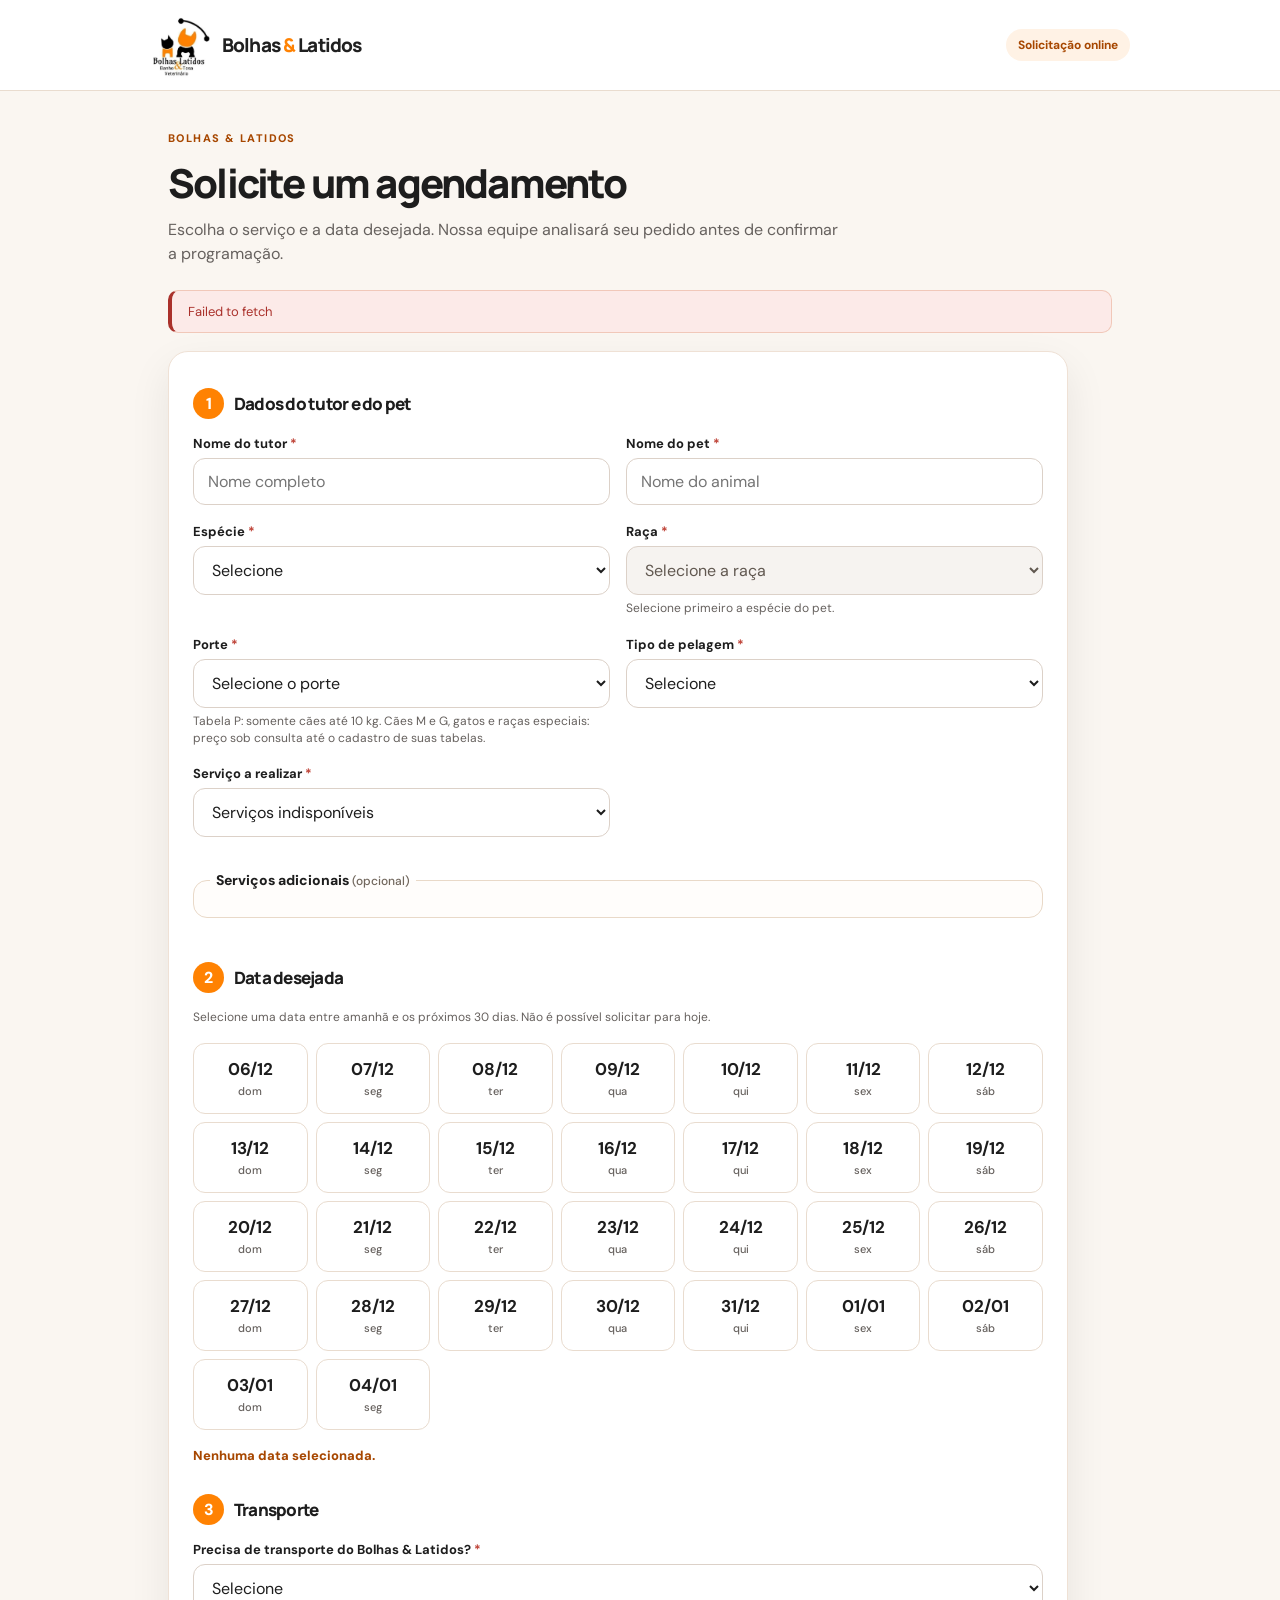
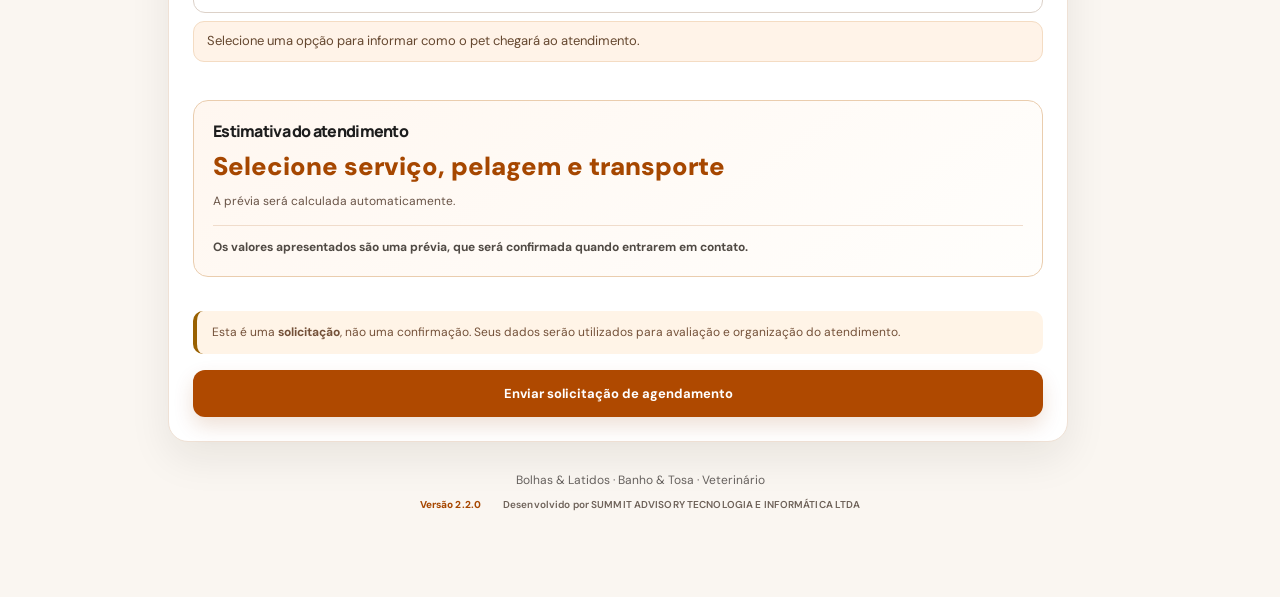
==== agendamento.html @ fb713c3c "feat(admin): V2.2 painel de produção estimada, ranking profissional, mix serviços e snapshot finance" ====
<!doctype html>
<html lang="pt-BR">
<head>
  <meta charset="utf-8">
  <meta name="viewport" content="width=device-width, initial-scale=1">
  <meta name="theme-color" content="#FF8202">
  <meta name="description" content="Solicite um agendamento no Bolhas & Latidos. Sujeito à análise da equipe.">
  <title>Solicitar agendamento | Bolhas & Latidos</title>
  <link rel="icon" href="./assets/logo.webp" type="image/webp">
  <link rel="stylesheet" href="./styles.css">
  <link rel="stylesheet" href="./agendamento.css">
  <link rel="stylesheet" href="./visual-v2.css?v=2">
  <link rel="stylesheet" href="./visual-v3.css?v=180">
  <link rel="stylesheet" href="./farol-v19.css?v=190">
  <link rel="stylesheet" href="./especie-v20.css?v=200">
  <link rel="stylesheet" href="./comercial-v21.css?v=210">
</head>
<body class="agendamento-publico">
  <header class="public-topbar">
    <div class="brand">
      <img class="brand-logo" src="./assets/logo.webp" alt="Logo Bolhas & Latidos" onerror="this.hidden=true">
      <span class="brand-fallback">Bolhas <em>&</em> Latidos</span>
    </div>
    <span class="public-tag">Solicitação online</span>
  </header>
  <main class="public-main">
    <div class="public-intro">
      <span class="eyebrow">BOLHAS & LATIDOS</span>
      <h1>Solicite um agendamento</h1>
      <p>Escolha o serviço e a data desejada. Nossa equipe analisará seu pedido antes de confirmar a programação.</p>
    </div>
    <div id="publicError" class="public-alert" role="alert" hidden></div>
    <section class="panel public-card" id="requestCard">
      <form id="bookingForm">
        <div class="public-section-title"><span>1</span><h2>Dados do tutor e do pet</h2></div>
        <div class="two-col">
          <div class="field"><label for="tutorNome">Nome do tutor <b>*</b></label><input id="tutorNome" maxlength="120" minlength="2" autocomplete="name" placeholder="Nome completo" required></div>
          <div class="field"><label for="petNome">Nome do pet <b>*</b></label><input id="petNome" maxlength="120" minlength="2" placeholder="Nome do animal" required></div>
          <div class="field"><label for="especiePet">Espécie <b>*</b></label><select id="especiePet" required><option value="">Selecione</option><option value="cachorro">Cachorro</option><option value="gato">Gato</option></select></div>
          <div class="field"><label for="racaPet">Raça <b>*</b></label><select id="racaPet" required disabled><option value="">Selecione a espécie primeiro</option></select><small id="racaMessage" class="public-help">Para gatos, será registrado Gato/Felino.</small></div>
          <div class="field"><label for="portePet">Porte <b>*</b></label><select id="portePet" required><option value="">Selecione o porte</option><option value="pequeno">P — Pequeno</option><option value="medio">M — Médio</option><option value="grande">G — Grande</option></select><small class="public-help">Tabela P: somente cães até 10 kg. Cães M e G, gatos e raças especiais: preço sob consulta até o cadastro de suas tabelas.</small></div>
          <div class="field"><label for="pelagemPet">Tipo de pelagem <b>*</b></label><select id="pelagemPet" required><option value="">Selecione</option><option value="curto">Curto</option><option value="medio">Médio</option><option value="longo">Longo</option></select></div>
          <div class="field"><label for="servicoPet">Serviço a realizar <b>*</b></label><select id="servicoPet" required><option value="">Carregando serviços...</option></select></div>
        </div>
        <fieldset class="commercial-extras"><legend>Serviços adicionais <span>(opcional)</span></legend><div id="bookingAdditionalList" class="extras-checks"></div></fieldset>
        <section id="includedNotice" class="included-notice" hidden>
          <h3>Incluso no banho e tosa</h3>
          <p>Corte de unha, limpeza de ouvido e acessórios (laços, gravatas e perfume) fazem parte do atendimento.</p>
        </section>
        <div class="public-section-title"><span>2</span><h2>Data desejada</h2></div>
        <p class="public-help">Selecione uma data entre amanhã e os próximos 30 dias. Não é possível solicitar para hoje.</p>
        <div id="calendarRange" class="calendar-range" role="group" aria-label="Datas disponíveis para solicitação"></div>
        <input type="hidden" id="desiredDate" required>
        <p class="selected-day" id="selectedDay">Nenhuma data selecionada.</p>
        <div class="public-section-title"><span>3</span><h2>Transporte</h2></div>
        <div class="field">
          <label for="transporteBolhas">Precisa de transporte do Bolhas & Latidos? <b>*</b></label>
          <select id="transporteBolhas" required>
            <option value="">Selecione</option><option value="sim">Sim, preciso de transporte</option><option value="nao">Não, levarei meu pet</option>
          </select>
          <p class="transport-hint" id="transportMessage" role="status">Selecione uma opção para informar como o pet chegará ao atendimento.</p>
        </div>
        <section id="transportAddressSection" class="transport-address" hidden aria-label="Endereço para transporte">
          <h3>Endereço para coleta do pet</h3>
          <p class="public-help">Preencha o local de coleta para o transporte do Bolhas & Latidos.</p>
          <div class="two-col">
          <div class="field"><label for="cep">CEP <b>*</b></label><input id="cep" autocomplete="postal-code" inputmode="numeric" maxlength="9" pattern="[0-9]{5}-?[0-9]{3}" placeholder="00000-000" required><small id="cepMessage" class="public-help" aria-live="polite">Ao digitar 8 números, buscaremos o endereço.</small></div>
          <div class="field"><label for="rua">Rua / Logradouro <b>*</b></label><input id="rua" maxlength="180" autocomplete="address-line1" placeholder="Rua" required></div>
          <div class="field"><label for="numero">Número <b>*</b></label><input id="numero" maxlength="20" placeholder="Número ou S/N" required></div>
          <div class="field"><label for="complemento">Complemento <span>(opcional)</span></label><input id="complemento" maxlength="180" autocomplete="address-line2" placeholder="Apto, bloco, referência"></div>
          <div class="field"><label for="bairro">Bairro</label><input id="bairro" maxlength="120" placeholder="Bairro"></div>
          <div class="field"><label for="cidade">Cidade <b>*</b></label><input id="cidade" maxlength="120" autocomplete="address-level2" placeholder="Cidade" required></div>
          <div class="field"><label for="uf">UF <b>*</b></label><input id="uf" maxlength="2" pattern="[A-Za-z]{2}" autocomplete="address-level1" placeholder="SP" required></div>
        </div>
        </section>
        <div class="honeypot" aria-hidden="true"><label for="website">Deixe este campo vazio</label><input id="website" name="website" autocomplete="off" tabindex="-1"></div>
        <section class="estimate-box" aria-live="polite">
          <h3>Estimativa do atendimento</h3>
          <div id="estimateTotal" class="estimate-total">Selecione serviço, pelagem e transporte</div>
          <p id="estimateInfo" class="estimate-info"></p>
          <p class="estimate-disclaimer"><strong>Os valores apresentados são uma prévia, que será confirmada quando entrarem em contato.</strong></p>
        </section>
        <div class="public-disclaimer">Esta é uma <strong>solicitação</strong>, não uma confirmação. Seus dados serão utilizados para avaliação e organização do atendimento.</div>
        <button class="btn btn-primary btn-wide" id="sendBooking" type="submit">Enviar solicitação de agendamento</button>
      </form>
    </section>
    <section class="panel public-success" id="bookingSuccess" hidden role="status">
      <div class="success-mark">✓</div>
      <h2>Solicitação enviada!</h2>
      <p>Sua solicitação de agendamento foi enviada e será analisada e respondida por um colaborador do Bolhas & Latidos.</p>
      <p class="public-help">A data selecionada ainda não está confirmada.</p>
      <button type="button" class="btn btn-outline" id="newBooking">Solicitar outro agendamento</button>
    </section>
    <footer class="public-footer"><span>Bolhas & Latidos · Banho & Tosa · Veterinário</span><div class="legal-footer public-legal-footer"><span class="version-label">Versão 2.2.0</span><span class="legal-credit">Desenvolvido por SUMMIT ADVISORY TECNOLOGIA E INFORMÁTICA LTDA</span></div></footer>
  </main>
  <script src="./config.js?v=20261125-2"></script>
  <script type="module" src="./agendamento.js?v=210"></script>
</body>
</html>
---- styles.css ----
@import url('https://fonts.googleapis.com/css2?family=DM+Sans:wght@400;500;600;700&family=Manrope:wght@400;500;600;700;800&display=swap');
:root{--ink:#202020;--muted:#69635f;--line:#eadfd5;--teal:#a94700;--teal2:#ff8202;--pale:#fff3e8;--sky:#fff7ef;--canvas:#faf8f6;--white:#fff;--orange:#ff8202;--warn:#a65c12;--green:#2c855e;--red:#bd3e32;--shadow:0 16px 42px rgba(42,28,17,.075);font-family:'DM Sans',system-ui,sans-serif;color:var(--ink);background:var(--canvas)}
*{box-sizing:border-box}body{margin:0;min-width:320px}button,input,select,textarea{font:inherit}button{cursor:pointer}input,select,textarea{width:100%;color:var(--ink);background:#fff;border:1px solid #d7e2e6;border-radius:12px;outline:none;padding:12px 14px;min-height:44px;transition:border-color .2s,box-shadow .2s}input:focus,textarea:focus,select:focus{border-color:var(--teal2);box-shadow:0 0 0 4px rgba(255,130,2,.14)}textarea{resize:vertical}label{font-size:13px;font-weight:700;margin-bottom:6px}label b{color:var(--red)}label span,.muted{color:var(--muted);font-weight:400}.eyebrow{font-size:11px;letter-spacing:.13em;color:var(--teal);font-weight:800}.sr-only{position:absolute;height:1px;width:1px;overflow:hidden;clip:rect(0,0,0,0)}h1,h2,h3,p{margin:0}h1,h2,h3{font-family:Manrope,system-ui,sans-serif;letter-spacing:-.045em}h1{font-size:clamp(27px,3vw,37px);font-weight:800}h2{font-size:18px;font-weight:800}p{line-height:1.55}.btn{display:inline-flex;gap:10px;align-items:center;justify-content:center;border:1px solid transparent;border-radius:12px;padding:10px 16px;min-height:43px;font-weight:700;font-size:13px;white-space:nowrap;transition:transform .2s,background .2s,border-color .2s,box-shadow .2s}.btn:hover:not(:disabled){transform:translateY(-1px)}.btn:disabled{opacity:.6;cursor:not-allowed}.btn-primary{background:var(--teal);color:white;box-shadow:0 8px 18px rgba(169,71,0,.17)}.btn-primary:hover:not(:disabled){background:#0b5869}.btn-outline{border-color:var(--line);background:#fff;color:var(--ink)}.btn-outline:hover:not(:disabled){border-color:var(--teal2);color:var(--teal)}.btn-ghost{background:transparent;color:var(--teal)}.btn-danger{background:#fff0ee;border-color:#f3cecb;color:#ae3936}.btn-wide{width:100%;padding-block:14px}.btn-wide span{margin-left:auto}.brand{display:flex;gap:12px;align-items:center;color:var(--teal);font-family:Manrope,sans-serif;font-size:20px;font-weight:800;letter-spacing:-.045em;white-space:nowrap}.brand-logo{width:56px;height:56px;object-fit:contain}.brand-logo[hidden]{display:none}.brand-fallback em{color:var(--orange);font-style:normal}.brand-light{color:#fff}.brand-light .brand-fallback em{color:#ffcba6}.login-screen{min-height:100vh;display:grid;grid-template-columns:1.06fr .94fr}.login-visual{position:relative;overflow:hidden;padding:clamp(36px,7vw,100px);display:flex;flex-direction:column;justify-content:center;gap:28px;background:linear-gradient(140deg,#191919,#3d2416 75%,#7b3700);color:#fff}.login-decoration{position:absolute;inset:0;opacity:.45;background:radial-gradient(circle at 80% 25%,transparent 0 36px,rgba(255,255,255,.16) 38px 41px,transparent 43px),radial-gradient(circle at 72% 41%,transparent 0 75px,rgba(255,255,255,.17) 76px 80px,transparent 81px),radial-gradient(circle at 27% 89%,transparent 0 130px,rgba(255,255,255,.12) 132px 136px,transparent 137px);pointer-events:none}.login-visual>*:not(.login-decoration){position:relative;z-index:1}.login-visual h1{font-size:clamp(30px,3.5vw,54px);max-width:560px;line-height:1.13}.login-visual p{max-width:370px;color:#f8e7d6}.login-card{width:min(440px,calc(100% - 40px));justify-self:center;align-self:center;display:flex;flex-direction:column;gap:12px;padding:30px 8px}.login-card h2{font-size:32px;margin-top:6px}.login-card>p{margin-bottom:10px}.login-card button{margin-top:12px}.micro{font-size:12px;color:var(--muted);text-align:center}.setup-info{border-radius:12px;background:#fff6e7;color:#855a1c;padding:12px;font-size:13px}.shell{min-height:100vh}.topbar{display:flex;justify-content:space-between;align-items:center;padding:14px clamp(22px,4vw,56px);background:#fff;border-bottom:1px solid var(--line);gap:12px}.header-meta{display:flex;align-items:center;gap:16px}.clock{font-weight:700;font-size:13px;color:var(--muted)}.connection-pill{border-radius:99px;background:#fff5e5;color:#a6641d;padding:7px 11px;font-weight:800;font-size:11px}.connection-pill.ok{background:#e6f5ef;color:#13805d}.connection-pill.off{background:#fff0ee;color:#b54e43}.nav{display:flex;gap:6px;background:#fff;border-bottom:1px solid var(--line);padding:0 clamp(22px,4vw,56px);overflow:auto}.nav-item{border:0;background:none;padding:17px 18px;font-weight:700;color:#71878c;border-bottom:3px solid transparent;white-space:nowrap}.nav-item:hover{color:var(--teal)}.nav-item.active{color:var(--teal);border-bottom-color:var(--teal)}.nav-item span{margin-left:6px}.content{max-width:1550px;margin:auto;padding:clamp(20px,3vw,42px) clamp(17px,4vw,56px)}.page[hidden],.admin-panel[hidden],.login-screen[hidden],.shell[hidden],[hidden]{display:none!important}.page-heading{display:flex;justify-content:space-between;gap:15px;align-items:center;margin-bottom:24px}.page-heading p{color:var(--muted);margin-top:7px}.date-label{color:var(--muted);font-weight:700;font-size:12px}.subnav{display:flex;gap:8px;margin-bottom:24px;border-bottom:1px solid var(--line)}.subnav-item{padding:13px 18px;border:0;background:none;color:var(--muted);font-weight:700;border-bottom:3px solid transparent}.subnav-item.active{color:var(--teal);border-bottom-color:var(--teal)}.toolbar{display:flex;align-items:center;gap:12px;justify-content:flex-end;margin-bottom:16px}.toolbar label{margin:0;color:var(--muted)}.toolbar input{max-width:180px}.stat-grid{display:grid;grid-template-columns:repeat(4,minmax(0,1fr));gap:16px;margin-bottom:20px}.stat-card{background:white;border:1px solid var(--line);border-radius:19px;padding:23px;box-shadow:var(--shadow);display:flex;flex-direction:column;gap:11px;min-width:0}.stat-card strong{font-family:Manrope,sans-serif;font-size:36px;letter-spacing:-.06em;color:var(--teal)}.stat-label{color:var(--muted);font-size:13px;font-weight:700}.stat-card small{color:var(--muted)}.split{display:grid;grid-template-columns:1fr 1fr;gap:20px;margin-bottom:20px}.panel{border:1px solid var(--line);border-radius:20px;background:#fff;box-shadow:var(--shadow);padding:24px;min-width:0}.panel-heading{margin-bottom:20px}.panel-heading p{color:var(--muted);font-size:13px;margin-top:6px}.bars{display:flex;flex-direction:column;gap:19px;min-height:100px}.bar-row{display:grid;grid-template-columns:minmax(90px,1fr) 2fr 30px;align-items:center;gap:12px;font-size:12px}.bar-label{overflow:hidden;text-overflow:ellipsis;white-space:nowrap;font-weight:700}.bar-track{height:12px;border-radius:20px;background:#f5e7dd;overflow:hidden}.bar-fill{height:100%;border-radius:20px;background:linear-gradient(90deg,#fa850d,#ffbc70)}.bar-value{text-align:right;font-weight:800}.empty{color:var(--muted);padding:30px;text-align:center;border:1px dashed #d9e6e9;border-radius:12px;font-size:13px}.table-scroll{overflow-x:auto}table{width:100%;border-collapse:collapse;font-size:12px;min-width:740px}th{text-align:left;color:var(--muted);font-size:11px;letter-spacing:.025em}td,th{padding:13px 10px;border-bottom:1px solid #eaf0f0}td{font-weight:600}tr:last-child td{border-bottom:0}.inline-form{display:flex;gap:10px;flex-wrap:wrap;margin-bottom:20px}.inline-form input{flex:1 1 190px}.inline-form #professionalCode{flex:0 1 95px}.entity-list{display:flex;flex-direction:column;gap:9px}.entity-row{display:flex;align-items:center;gap:12px;padding:13px 16px;border:1px solid var(--line);border-radius:12px}.entity-row .entity-name{flex:1;min-width:0;font-weight:700}.entity-row .entity-code{color:var(--muted);font-size:12px}.tag{display:inline-block;font-size:11px;font-weight:800;padding:5px 10px;border-radius:99px;background:#fff0e1;color:#a94700}.tag.warn{background:#fff3e8;color:#a36016}.tag.active{background:#ffead7;color:#994000}.tag.done{background:#e6f5ed;color:#2c855e}.tag.off{background:#f2f3f4;color:#75838a}.entry-layout{display:grid;grid-template-columns:minmax(0,1.5fr) minmax(240px,.7fr);gap:24px;align-items:start}.entry-form{display:flex;flex-direction:column;gap:18px}.two-col{display:grid;grid-template-columns:1fr 1fr;gap:16px}.field{display:flex;flex-direction:column}.field .counter{text-align:right;color:var(--muted);margin-top:5px}.photo-actions{display:flex;gap:10px;align-items:center;flex-wrap:wrap}.photo-preview{margin-top:11px;border:1px dashed #c8dade;border-radius:15px;min-height:125px;display:flex;align-items:center;justify-content:center;overflow:hidden;color:var(--muted);font-size:13px;background:#fbfdfd}.photo-preview img{width:100%;max-height:230px;object-fit:contain}.camera-box{margin-top:10px}.camera-box video{width:100%;max-height:300px;background:#1c3036;border-radius:12px}.camera-box>div{display:flex;gap:8px;margin-top:8px}.entry-aside{background:#fff0e0;border-radius:20px;padding:28px;position:sticky;top:15px}.aside-icon{font-size:40px;color:var(--orange);margin-bottom:13px}.entry-aside p{color:#55747c;margin:12px 0 22px}.tip{border-top:1px solid #bcd6d3;padding:16px 0;display:flex;flex-direction:column;gap:4px;font-size:13px}.tip span{color:#648189}.queue-grid{display:grid;grid-template-columns:1fr 1fr;gap:22px}.queue-panel{padding:0;overflow:hidden}.queue-title{padding:23px 24px;border-bottom:1px solid var(--line)}.queue-title h2{display:flex;align-items:center;gap:10px}.queue-title h2 span{border-radius:99px;background:#fff1e2;color:var(--teal);padding:4px 10px;font-size:13px}.queue-title p{color:var(--muted);font-size:12px;margin-top:4px}.queue-list{padding:16px;display:flex;flex-direction:column;gap:12px}.pet-card{border:1px solid #e2ebed;border-radius:14px;padding:15px;display:grid;grid-template-columns:67px minmax(0,1fr);gap:12px}.pet-photo{width:67px;height:67px;object-fit:cover;background:#e9f5f5;border-radius:12px;display:flex;align-items:center;justify-content:center;color:var(--teal);font-size:25px}.pet-photo img{width:100%;height:100%;object-fit:cover;border-radius:12px}.pet-info{min-width:0}.pet-head{display:flex;gap:7px;align-items:center;justify-content:space-between;flex-wrap:wrap}.pet-head strong{font:800 15px Manrope,sans-serif}.pet-meta{font-size:12px;color:var(--muted);margin:3px 0 8px;line-height:1.45}.pet-detail{font-size:12px;margin:5px 0;color:#58707b;overflow-wrap:anywhere}.pet-actions{display:flex;gap:9px;align-items:center;margin-top:12px;flex-wrap:wrap}.pet-actions select{flex:1;min-width:125px}.pet-actions .btn{flex:1}.live-indicator{color:var(--green);font-size:12px;font-weight:800;white-space:nowrap}.live-indicator i{display:inline-block;width:8px;height:8px;border-radius:50%;background:#23af7a;margin-right:6px}.telao-page{background:#fff4e9;border-radius:18px;padding:18px}.tv-header{padding:19px 20px;display:flex;align-items:center;justify-content:space-between;gap:12px;background:#fff;border-radius:14px;margin-bottom:15px}.tv-now{font-size:15px;font-weight:800;color:var(--muted)}.tv-grid{display:grid;grid-template-columns:1fr 1fr;gap:15px}.tv-column{border-radius:14px;background:#fff;padding:18px;min-height:410px}.tv-column h2{display:flex;justify-content:space-between;align-items:center;padding-bottom:14px;border-bottom:1px solid var(--line)}.tv-column h2 span{font-size:22px;color:var(--teal)}.tv-list{display:grid;grid-template-columns:repeat(auto-fill,minmax(190px,1fr));align-content:start;gap:13px;padding-top:15px}.tv-card{border:1px solid var(--line);border-radius:14px;overflow:hidden;background:#fbfdfd}.tv-card .tv-photo{height:110px;background:#ffecd7;display:flex;align-items:center;justify-content:center;font-size:32px;color:#7ab8b1}.tv-card .tv-photo img{width:100%;height:100%;object-fit:cover}.tv-card-body{padding:12px;display:flex;flex-direction:column;gap:5px}.tv-card-body strong{font-size:16px}.tv-card-body small{color:var(--muted);font-size:12px;overflow-wrap:anywhere}.footer{max-width:1550px;margin:0 auto;padding:20px clamp(17px,4vw,56px) 35px;color:#81929a;font-size:11px;display:flex;justify-content:space-between;gap:10px}.toast{display:none;position:fixed;bottom:22px;right:22px;max-width:min(410px,calc(100% - 44px));padding:14px 20px;background:#173d45;color:white;z-index:100;border-radius:13px;box-shadow:0 8px 30px #20384235;font-size:13px;line-height:1.4}.toast.show{display:block}.toast.error{background:#9f3430}.toast.success{background:#117451}#page-telao:fullscreen{padding:22px;border-radius:0;background:#ecf5f4;overflow:auto}#page-telao:fullscreen .page-heading{display:none}#page-telao:fullscreen .tv-list{grid-template-columns:repeat(auto-fill,minmax(210px,1fr))}#page-telao:fullscreen .tv-column{min-height:calc(100vh - 148px)}
@media(max-width:1000px){.stat-grid{grid-template-columns:repeat(2,1fr)}.entry-layout{grid-template-columns:1fr}.entry-aside{position:static}.split{grid-template-columns:1fr}.login-visual{padding:50px}.login-visual h1{font-size:35px}}
@media(max-width:720px){.login-screen{grid-template-columns:1fr}.login-visual{padding:32px;gap:13px}.login-visual h1{font-size:28px}.login-card{padding:35px 2px}.topbar{padding:12px 14px}.topbar .brand{font-size:15px}.brand-logo{height:42px;width:42px}.clock{display:none}.header-meta{gap:5px}.nav{padding:0 7px;justify-content:space-around}.nav-item{padding:13px 8px;font-size:13px}.nav-item span{margin-left:2px}.content{padding:20px 13px}.page-heading{flex-direction:column;align-items:flex-start}.page-heading p{font-size:13px}.stat-grid{gap:10px}.stat-card{padding:17px}.stat-card strong{font-size:27px}.stat-label{font-size:11px}.panel{padding:17px}.two-col{grid-template-columns:1fr}.queue-grid,.tv-grid{grid-template-columns:1fr}.queue-panel{padding:0}.toolbar{flex-wrap:wrap;justify-content:flex-start}.toolbar input{max-width:160px}.footer{flex-direction:column}.tv-column{min-height:250px}.pet-card{grid-template-columns:55px minmax(0,1fr)}.pet-photo{height:55px;width:55px}.pet-actions{flex-direction:column;align-items:stretch}.pet-actions select,.pet-actions .btn{width:100%}}
@media print{body{background:#fff;color:#111}.login-screen,.topbar,.nav,.footer,.subnav,.no-print,.toast,#page-entrada,#page-prestador,#page-telao,#admin-servicos,#admin-profissionais{display:none!important}.content{padding:0}.page-heading{margin:0 0 15px}.page-heading:after{content:'Relatório diário - Bolhas & Latidos';font-weight:700}.stat-card,.panel{box-shadow:none;break-inside:avoid}.split{grid-template-columns:1fr 1fr}.table-scroll{overflow:visible}table{min-width:0}th,td{padding:6px 4px;font-size:10px}.stat-grid{grid-template-columns:repeat(4,1fr)}}

/* Logomarca fornecida pelo cliente (PNG/JPEG original sem redesenho) */
.brand:has(.brand-logo:not([hidden])) .brand-fallback{display:none}
.login-visual .brand-logo{width:144px;height:158px;max-width:100%;object-fit:contain}
.topbar .brand-logo{width:66px;height:72px;object-fit:contain}
.tv-header .brand-logo{width:84px;height:92px;object-fit:contain}
@media(max-width:720px){.topbar .brand-logo{width:48px;height:53px}.login-visual .brand-logo{width:112px;height:125px}}
---- agendamento.css ----
.agendamento-publico{background:#faf6f1;min-height:100vh}.public-topbar{background:white;display:flex;align-items:center;justify-content:space-between;border-bottom:1px solid var(--line);padding:12px max(20px,calc((100vw - 980px)/2));gap:16px}.public-tag{font-size:12px;color:var(--teal);background:var(--pale);border-radius:99px;padding:8px 12px;font-weight:700}.public-main{max-width:980px;margin:auto;padding:35px 18px 55px}.public-intro{margin-bottom:23px;max-width:680px}.public-intro h1{margin:8px 0;font-size:clamp(28px,4vw,40px)}.public-intro p{color:var(--muted)}.public-card{max-width:900px}.public-card form{display:flex;flex-direction:column;gap:16px}.public-section-title{display:flex;align-items:center;gap:10px;margin:12px 0 0}.public-section-title span{display:inline-flex;align-items:center;justify-content:center;width:31px;height:31px;color:#fff;background:var(--teal2);border-radius:50%;font-weight:800}.public-section-title h2{font-size:17px}.public-card .field{margin-bottom:2px}.public-help{color:var(--muted);font-size:12px;line-height:1.45}.public-card small.public-help{padding-top:5px}.calendar-range{display:grid;grid-template-columns:repeat(7,minmax(0,1fr));gap:8px}.calendar-day{border:1px solid var(--line);border-radius:12px;min-height:71px;padding:9px 4px;display:flex;flex-direction:column;justify-content:center;align-items:center;gap:4px;background:#fff;color:var(--ink);font-weight:800}.calendar-day:hover{border-color:var(--teal2);background:#fff8f0}.calendar-day[aria-pressed=true]{border:2px solid var(--teal2);background:#fff0df;color:var(--teal)}.calendar-day small{font-size:11px;color:var(--muted);font-weight:500}.calendar-day strong{font-size:17px}.selected-day{color:var(--teal);font-weight:800;font-size:13px}.public-disclaimer{background:#fff4e7;color:#745139;border-radius:10px;padding:12px 15px;font-size:12px;line-height:1.6}.public-alert{background:#fff0eb;border:1px solid #f1c8b9;border-radius:10px;color:#ab392d;margin-bottom:18px;padding:12px 16px;font-size:13px}.public-success{text-align:center;margin:12px auto 0;max-width:660px;padding:48px 30px}.public-success p{margin:12px auto;max-width:470px;color:var(--muted)}.public-success .public-help{margin:12px auto 25px}.success-mark{background:#e4f5ed;color:#177950;border-radius:50%;margin:0 auto 16px;width:54px;height:54px;display:grid;place-items:center;font-size:28px}.public-footer{color:var(--muted);text-align:center;font-size:12px;padding:30px}.honeypot{position:absolute!important;left:-9999px!important;opacity:0!important;height:0!important;pointer-events:none}.public-card[hidden],.public-success[hidden],.public-alert[hidden]{display:none!important}@media(max-width:620px){.calendar-range{grid-template-columns:repeat(5,minmax(0,1fr));gap:6px}.calendar-day{min-height:58px}.public-main{padding:24px 12px}.public-card{padding:19px}.public-topbar{padding:9px 15px}.public-topbar .brand{font-size:16px}.public-topbar .brand-logo{width:44px;height:48px}.public-tag{font-size:11px}.two-col{grid-template-columns:1fr}}
---- visual-v2.css ----
/* Bolhas & Latidos | Ajustes visuais v2.
   Paleta extraída da logo original: laranja #FF8202, preto #000, branco #FFF.
   Laranja escuro nos botões/textos garante contraste sobre fundo claro. */
:root{
  --ink:#1D1D1D;
  --muted:#66615E;
  --line:#E9DCCF;
  --teal:#A74700;
  --teal2:#FF8202;
  --orange:#FF8202;
  --pale:#FFF2E5;
  --sky:#FFF8F2;
  --canvas:#FAF8F6;
  --white:#FFFFFF;
  --shadow:0 16px 42px rgba(29,22,17,.08);
}
body{background:var(--canvas)}
input,select,textarea{border-color:#DCD1C8}
input:hover,select:hover,textarea:hover{border-color:#BEA796}
button:focus-visible,a:focus-visible{outline:3px solid #FF8202;outline-offset:3px}
.btn-primary{background:#AF4900;color:#fff;box-shadow:0 9px 20px rgba(152,63,0,.16)}
.btn-primary:hover:not(:disabled){background:#913C00}
.btn-outline{background:#fff;border-color:#E8D9CA}
.btn-outline:hover:not(:disabled){background:#FFF5EA;border-color:#FF8202}
.btn-ghost:hover:not(:disabled){background:#FFF0E3}
.nav-item{color:#6B6560}
.nav-item.active{border-bottom-color:#FF8202}
.subnav-item.active{border-bottom-color:#FF8202}
.eyebrow{color:#A74700}
.panel,.stat-card,.queue-panel{border-color:#EFE1D5}
.pet-card{border-color:#E8DDD4}
.pet-detail{color:#635A54}
.pet-photo{background:#FFF8F2}
.pet-photo img{object-fit:contain;object-position:center}
.pet-actions select{min-width:215px;flex:1 1 215px;max-width:none}
.pet-actions .btn{flex:0 1 auto;min-width:115px}
.tag.active{background:#FFF1E5;color:#A74700}
.tag.warn{background:#FFF1E5;color:#975016}
.connection-pill.ok{background:#E6F4EB;color:#166B45}

/* Logomarca original preservada, com fundo branco e proporção natural. */
.brand{gap:12px}
.brand-logo{display:block;object-fit:contain;object-position:center;height:auto;aspect-ratio:306/335;flex:none}
.brand-logo[hidden]{display:none}
.brand:has(.brand-logo:not([hidden])) .brand-fallback{display:none}
.topbar .brand,.tv-header .brand,.public-topbar .brand{color:#202020}
.topbar .brand:has(.brand-logo:not([hidden])) .brand-fallback,
.tv-header .brand:has(.brand-logo:not([hidden])) .brand-fallback,
.public-topbar .brand:has(.brand-logo:not([hidden])) .brand-fallback{display:inline}
.topbar .brand{font-size:20px;font-weight:800}
.topbar .brand-logo{width:58px;height:auto;max-height:64px}
.tv-header .brand{font-size:clamp(20px,2vw,27px)}
.tv-header .brand-logo{width:72px;height:auto;max-height:80px}
.public-topbar .brand{font-size:19px}
.public-topbar .brand-logo{width:60px;height:auto;max-height:66px}
.login-visual{background:linear-gradient(145deg,#171717 0%,#2C1C13 66%,#64300B 100%)}
.login-visual .brand{align-self:flex-start;background:#fff;border-radius:18px;padding:13px 18px;border:1px solid rgba(255,130,2,.3);box-shadow:0 12px 40px rgba(0,0,0,.18)}
.login-visual .brand-logo{width:156px;height:auto;max-height:171px}
.login-visual .brand-light{color:#202020}
.login-visual .brand-fallback{color:#202020}
.login-visual .brand-fallback em{color:#FF8202}
.login-visual .brand:has(.brand-logo:not([hidden])) .brand-fallback{display:none}
.login-visual .login-decoration{opacity:.35}
.login-card{gap:13px}
.login-card>.micro{display:none}
.topbar{padding-top:10px;padding-bottom:10px}

/* Telão: imagem completa, sem corte; cartões maiores quando há poucas entradas. */
.telao-page{background:#FFF5EA;padding:clamp(12px,1.7vw,24px);border-radius:20px}
.tv-header{display:flex;align-items:center;min-height:100px;border:1px solid #F0E1D2;border-radius:18px;background:#fff;padding:14px clamp(16px,2vw,27px);margin-bottom:clamp(12px,1.6vw,20px);box-shadow:0 5px 16px rgba(40,25,10,.04)}
.tv-now{font-size:clamp(13px,1.4vw,19px);color:#524942;font-variant-numeric:tabular-nums;text-align:right}
.tv-grid{display:grid;grid-template-columns:minmax(0,1fr) minmax(0,1fr);gap:clamp(12px,1.5vw,22px)}
.tv-column{background:#fff;min-width:0;min-height:clamp(450px,63vh,850px);padding:clamp(14px,1.5vw,24px);border-radius:18px;border:1px solid #EEDFD1;box-shadow:0 12px 30px rgba(60,33,15,.045)}
.tv-column h2{display:flex;align-items:center;justify-content:space-between;gap:12px;font-size:clamp(20px,1.8vw,30px);padding-bottom:16px;margin-bottom:1px}
.tv-column h2 span{font-size:clamp(22px,2vw,32px);font-variant-numeric:tabular-nums;color:#AF4900}
.tv-list{display:grid;grid-template-columns:repeat(auto-fit,minmax(min(100%,250px),1fr));gap:clamp(12px,1.4vw,19px);align-content:start;padding-top:18px}
.tv-card{display:flex;flex-direction:column;min-width:0;background:#FFFCF9;border:1px solid #EAD9C9;border-radius:18px;overflow:hidden;box-shadow:0 8px 16px rgba(26,22,19,.04)}
.tv-card .tv-photo{width:100%;height:clamp(200px,26vh,330px);min-height:0;background:#fff;display:flex;align-items:center;justify-content:center;overflow:hidden;color:#B64C00;border-bottom:1px solid #F2E7DD}
.tv-card .tv-photo img{width:100%;height:100%;max-width:100%;max-height:100%;object-fit:contain!important;object-position:center!important;display:block}
.tv-card-body{padding:clamp(14px,1.5vw,22px);display:flex;flex-direction:column;align-items:flex-start;gap:7px}
.tv-card-body strong{font-size:clamp(20px,1.55vw,27px);line-height:1.2;color:#161616;overflow-wrap:anywhere}
.tv-card-body small{font-size:clamp(13px,1.1vw,18px);line-height:1.35;color:#504B47}
.tv-card-body .tag{font-size:clamp(11px,1vw,15px);font-weight:800}
#tvGrid[data-density="single"] .tv-list{grid-template-columns:1fr}
#tvGrid[data-density="single"] .tv-card .tv-photo{height:clamp(230px,34vh,430px)}
#tvGrid[data-density="single"] .tv-card-body strong{font-size:clamp(23px,2vw,34px)}
#tvGrid[data-density="few"] .tv-list{grid-template-columns:repeat(auto-fit,minmax(min(100%,245px),1fr))}
#tvGrid[data-density="many"] .tv-list{grid-template-columns:repeat(auto-fit,minmax(min(100%,190px),1fr))}
#tvGrid[data-density="many"] .tv-card .tv-photo{height:clamp(150px,19vh,230px)}
#tvGrid[data-density="many"] .tv-card-body strong{font-size:clamp(18px,1.5vw,24px)}
.tv-list .empty{min-height:125px;display:flex;align-items:center;justify-content:center;text-align:center;background:#FFFCF8;border:1px dashed #E8D5C3;border-radius:16px;padding:18px;color:#645A53}

/* Tela cheia ocupa o monitor, sem deformar as fotografias. */
#page-telao:fullscreen{display:flex;flex-direction:column;width:100vw;height:100dvh;min-height:100dvh;max-width:none;overflow:auto;margin:0;border-radius:0;padding:clamp(12px,1.6vw,25px);background:#FFF5EA}
#page-telao:fullscreen>.page-heading{display:none!important}
#page-telao:fullscreen .tv-header{flex:none;min-height:90px;margin-bottom:14px}
#page-telao:fullscreen .tv-grid{flex:1;min-height:0;grid-template-columns:minmax(0,1fr) minmax(0,1fr)}
#page-telao:fullscreen .tv-column{min-height:0;overflow:auto}
#page-telao:fullscreen .tv-list{grid-template-columns:repeat(auto-fit,minmax(min(100%,240px),1fr))}
#page-telao:fullscreen #tvGrid[data-density="single"] .tv-list{grid-template-columns:1fr}
#page-telao:fullscreen #tvGrid[data-density="many"] .tv-list{grid-template-columns:repeat(auto-fit,minmax(min(100%,190px),1fr))}
#page-telao:fullscreen .tv-card .tv-photo{height:clamp(180px,32vh,390px)}
#page-telao:fullscreen #tvGrid[data-density="many"] .tv-card .tv-photo{height:clamp(135px,20vh,220px)}

@media(max-width:900px){
  .tv-grid{grid-template-columns:1fr}
  .tv-column{min-height:280px}
  #page-telao:fullscreen .tv-grid{grid-template-columns:1fr}
  #page-telao:fullscreen .tv-column{min-height:280px;overflow:visible}
  #page-telao:fullscreen .tv-card .tv-photo{height:clamp(180px,28vh,310px)}
}
@media(max-width:650px){
  .login-visual .brand-logo{width:116px;max-height:127px}
  .login-visual .brand{padding:9px 13px}
  .topbar .brand-logo{width:44px;max-height:49px}
  .topbar .brand{font-size:16px}
  .topbar .brand-fallback{white-space:normal}
  .tv-header .brand-logo{width:56px;max-height:62px}
  .tv-header .brand{font-size:18px}
  .tv-now{font-size:12px}
  .pet-actions{flex-direction:column;align-items:stretch}
  .pet-actions select,.pet-actions .btn{width:100%;min-width:0;flex:auto}
  .tv-card .tv-photo{height:210px}
  .tv-column h2{font-size:21px}
  .public-topbar .brand-logo{width:44px;max-height:49px}
  .public-topbar .brand{font-size:16px}
}
@media(prefers-reduced-motion:reduce){
 .btn,input,select,.nav-item,.tv-card{transition:none!important;animation:none!important}
}
---- visual-v3.css ----
/* Bolhas & Latidos | Sistema V1.8.0
   Design responsivo com contraste, interação e alta densidade no telão.
   Estilos incrementais sobre styles.css + visual-v2.css; sem alterações nos dados. */

/* Home: marca, discurso e formulário alinhados ao centro. */
.login-screen{grid-template-rows:minmax(0,1fr) auto;min-height:100dvh}
.login-visual{align-items:center;justify-content:center;text-align:center}
.login-visual .brand{align-self:center}
.login-visual h1{margin-inline:auto;max-width:640px;text-wrap:balance}
.login-visual p{margin-inline:auto;max-width:420px;text-wrap:pretty}
.login-card{justify-self:center;align-self:center;text-align:center}
.login-card>label{text-align:left}
.login-card>input{text-align:left}
.login-card>.eyebrow{text-align:center}
.login-card .btn-wide{justify-content:center}
.login-card .btn-wide span{position:absolute;right:22px}
.login-card .btn-wide{position:relative}
.login-card .muted{max-width:390px;margin-inline:auto}

/* Crédito institucional em telas autenticadas, login e agendamento público. */
.legal-footer{display:flex;align-items:center;justify-content:center;gap:10px 22px;flex-wrap:wrap;letter-spacing:.012em;font-size:10px;line-height:1.5;color:#6E6259;text-align:center}
.version-label{font-weight:800;color:#A74700;white-space:nowrap}
.legal-credit{font-size:10px;font-weight:600}
.login-legal-footer{grid-column:1/-1;background:#FFF;border-top:1px solid #EAD9C8;min-height:52px;padding:14px 24px}
.footer{max-width:1550px;display:flex;align-items:center;justify-content:space-between;gap:8px 28px;flex-wrap:wrap;padding-top:15px;padding-bottom:22px;color:#6E6259;border-top:1px solid #EEDFD2}
.footer-status{display:flex;align-items:center;gap:8px 18px;flex-wrap:wrap;font-size:11px}
.footer-status strong{font-weight:800;color:#6E6259}
.app-legal-footer{justify-content:flex-end}
.tv-legal-footer{display:none}
.public-footer{display:flex;flex-direction:column;align-items:center;gap:9px}
.public-legal-footer{font-size:10px}

/* Controles e cartões vivos, sem distrações ou animações excessivas. */
.btn,.nav-item,.subnav-item,.panel,.stat-card,.insight-mini,.pet-card,.tv-card,
.entity-row,.booking-card,.preentrada-card,.appointment-day,.calendar-day{
  transition:transform .18s ease,border-color .18s ease,box-shadow .18s ease,
    background-color .18s ease,color .18s ease;
}
.btn:hover:not(:disabled){box-shadow:0 10px 22px rgba(169,71,0,.14)}
.btn:active:not(:disabled){transform:translateY(0) scale(.99)}
.nav-item:hover,.subnav-item:hover{background:#FFF4EA;color:#994000}
.nav-item:focus-visible,.subnav-item:focus-visible{outline:3px solid #FF8202;outline-offset:-3px}
.panel:hover,.stat-card:hover,.insight-mini:hover,.pet-card:hover,.booking-card:hover,.preentrada-card:hover{
  border-color:#EDC8A8;box-shadow:0 16px 36px rgba(62,37,18,.095);
}
.stat-card:hover,.insight-mini:hover,.pet-card:hover,.booking-card:hover,.preentrada-card:hover{
  transform:translateY(-2px)
}
.entity-row:hover,.appointment-day:hover,.calendar-day:hover{background:#FFFBF7;border-color:#F0C59F}
input,textarea,select{transition:background-color .18s ease,border-color .18s ease,box-shadow .18s ease}
input:hover:not(:disabled),textarea:hover:not(:disabled),select:hover:not(:disabled){background:#FFFDFB;border-color:#DEA46E}
input:focus,textarea:focus,select:focus{background:#fff;border-color:#FF8202;box-shadow:0 0 0 4px rgba(255,130,2,.15)}
input:disabled,select:disabled,button:disabled{cursor:not-allowed}
.bar-row:hover .bar-track{box-shadow:inset 0 0 0 1px #EFBD8C}
.bar-row:hover .bar-fill{filter:saturate(1.2)}
.queue-panel{overflow:visible}
.pet-card{position:relative;background:#FFF}
.pet-card:has(.professional-menu:not([hidden])){z-index:20;transform:none;box-shadow:0 14px 32px rgba(55,32,14,.16)}

/* Administrador: KPIs derivados dos dados reais, sem metas inventadas. */
.insights-section{margin:20px 0 24px}
.insights-heading{display:flex;justify-content:space-between;align-items:flex-end;flex-wrap:wrap;gap:12px;margin:4px 0 14px}
.insights-heading h2{font-size:21px;line-height:1.25;margin-top:6px}
.insights-heading p{max-width:450px;color:var(--muted);font-size:12px}
.insights-stats{display:grid;grid-template-columns:repeat(4,minmax(0,1fr));gap:12px;margin-bottom:16px}
.insight-mini{min-width:0;background:linear-gradient(155deg,#FFF,#FFFAF5);border:1px solid #EED9C9;border-radius:16px;padding:16px;display:flex;flex-direction:column;gap:7px;box-shadow:0 8px 22px rgba(43,28,17,.035)}
.insight-mini>span{font-weight:700;font-size:12px;color:#675E57}
.insight-mini strong{font:800 clamp(22px,2vw,32px) Manrope,system-ui,sans-serif;color:#A74700;letter-spacing:-.045em}
.insight-mini small{font-size:11px;color:#736B65;line-height:1.4}
.insights-details{display:grid;grid-template-columns:1.08fr .92fr;gap:16px}
.insights-details .panel{padding:20px}
.insight-legend{display:flex;flex-wrap:wrap;gap:18px;margin:-4px 0 16px;font-size:12px;font-weight:600;color:#655D58}
.insight-legend span{display:inline-flex;align-items:center;gap:7px}
.insight-legend-dot{width:11px;height:11px;display:inline-block;border-radius:4px}
.insight-legend-dot.entries{background:#FF8202}
.insight-legend-dot.done{background:#343434}
.insight-trend{display:flex;flex-direction:column;gap:9px}
.insight-trend-row{display:grid;grid-template-columns:48px minmax(0,1fr);gap:11px;align-items:center;padding:4px 2px;border-radius:8px}
.insight-trend-row:hover{background:#FFF5EA}
.insight-date{font-size:11px;color:#5D534D;letter-spacing:0}
.insight-trend-bars{display:flex;flex-direction:column;gap:4px}
.insight-bar-line{display:grid;grid-template-columns:minmax(0,1fr) 28px;align-items:center;gap:10px}
.insight-bar-track{height:10px;overflow:hidden;background:#F4E9E0;border-radius:14px}
.insight-bar-fill{height:100%;border-radius:14px;transition:width .35s ease}
.insight-bar-fill.entries{background:linear-gradient(90deg,#FF8202,#FFB56B)}
.insight-bar-fill.done{background:linear-gradient(90deg,#3C3C3C,#777)}
.insight-bar-value{font-size:11px;font-weight:800;text-align:right;font-variant-numeric:tabular-nums}
.insight-narrative{display:grid;grid-template-columns:1fr;gap:10px}
.insight-note{display:flex;flex-direction:column;gap:4px;border:1px solid #F1E3D8;background:#FFFBF7;border-radius:12px;padding:12px 14px;line-height:1.4}
.insight-note strong{font-size:12px;font-weight:800;color:#24201D}
.insight-note span{font-size:12px;color:#665B53}

/* Prestador: seleção explícita com sigla e nome em componentes separados. */
.pet-actions{display:flex;flex-wrap:wrap;align-items:stretch;gap:10px}
.professional-picker{position:relative;flex:1 1 220px;min-width:190px;max-width:100%}
.professional-trigger{width:100%;min-height:49px;padding:6px 13px;display:flex;align-items:center;justify-content:space-between;gap:10px;border:1px solid #DBC7B5;background:#FFF;border-radius:12px;text-align:left;cursor:pointer;color:var(--ink)}
.professional-trigger:hover:not(:disabled){border-color:#FF8202;background:#FFF8F2;box-shadow:0 4px 12px rgba(169,71,0,.08)}
.professional-trigger[aria-expanded="true"]{border-color:#FF8202;box-shadow:0 0 0 3px rgba(255,130,2,.13)}
.professional-trigger:focus-visible{outline:3px solid #FF8202;outline-offset:2px}
.professional-choice{display:flex;flex-direction:column;min-width:0;gap:3px}
.professional-choice small{color:#766B62;font-size:10px;font-weight:700}
.professional-choice>strong{display:flex;align-items:center;flex-wrap:wrap;gap:6px;font-weight:800;font-size:13px;line-height:1.3;overflow-wrap:anywhere}
.professional-chevron{font-size:20px;font-weight:800;color:#A74700;transition:transform .15s}
.professional-trigger[aria-expanded="true"] .professional-chevron{transform:rotate(180deg)}
.professional-menu{position:absolute;left:0;right:0;top:calc(100% + 6px);z-index:60;background:#FFF;border:1px solid #E8D7C7;border-radius:13px;box-shadow:0 18px 36px rgba(37,27,19,.22);padding:5px;max-height:310px;overflow:auto;overscroll-behavior:contain}
.professional-menu[hidden]{display:none!important}
.professional-option{display:flex;align-items:center;gap:12px;width:100%;padding:10px;border:1px solid transparent;border-radius:9px;text-align:left;background:transparent;color:#292522;min-height:49px}
.professional-option:hover,.professional-option:focus-visible{background:#FFF0E2;border-color:#F2C293;outline:none}
.professional-option[aria-selected="true"]{background:#FFF1E2;border-color:#EBA967}
.professional-code{font-size:12px;font-weight:900;color:#9B3E00;background:#FFE8D1;border:1px solid #FFD2A8;border-radius:8px;display:inline-flex;align-items:center;justify-content:center;min-width:48px;padding:6px 9px;flex:none;letter-spacing:.02em}
.professional-name{font-weight:750;font-size:13px;line-height:1.3;overflow-wrap:anywhere}
.professional-selected-code{font-size:11px;min-width:34px;padding:3px 6px}
.pet-actions>.btn{min-width:108px;min-height:49px}
.pet-actions [data-assume-select][hidden]{display:none!important}

/* Telão: alta densidade, foto à esquerda, leitura em linhas. */
#page-telao .tv-grid{display:grid;grid-template-columns:minmax(0,1fr) minmax(0,1fr);align-items:stretch;gap:clamp(10px,1.25vw,20px)}
#page-telao .tv-column{min-width:0;padding:clamp(12px,1.2vw,19px);min-height:clamp(440px,66vh,870px)}
#page-telao .tv-column h2{font-size:clamp(21px,1.8vw,29px);font-weight:900;border-bottom:2px solid #E8D3BF;padding-bottom:13px}
#page-telao .tv-column h2 span{font-weight:900;color:#9F4100}
#page-telao .tv-list,
#page-telao #tvGrid[data-density="single"] .tv-list,
#page-telao #tvGrid[data-density="few"] .tv-list,
#page-telao #tvGrid[data-density="many"] .tv-list{
  display:flex;flex-direction:column;align-items:stretch;gap:10px;padding-top:13px;
}
#page-telao .tv-card{
  display:grid;grid-template-columns:clamp(90px,8.2vw,118px) minmax(0,1fr);
  min-height:116px;max-width:100%;border:1px solid #E6D6C6;
  border-left:5px solid #FF8202;border-radius:13px;background:#FFF;
  overflow:hidden;box-shadow:0 4px 15px rgba(45,28,15,.035)
}
#page-telao .tv-card.tv-running{border-left-color:#327A54}
#page-telao .tv-card:hover{transform:translateY(-2px);border-color:#E3AA78;box-shadow:0 12px 24px rgba(45,28,15,.11)}
#page-telao .tv-card .tv-photo,
#page-telao #tvGrid[data-density="single"] .tv-card .tv-photo,
#page-telao #tvGrid[data-density="many"] .tv-card .tv-photo{
  width:100%;height:100%;min-height:112px;max-height:none;display:flex;
  align-items:center;justify-content:center;background:#FFF9F2;
  border-right:1px solid #F2E5D9;border-bottom:0;overflow:hidden;
}
#page-telao .tv-card .tv-photo img{width:100%;height:100%;max-width:100%;max-height:100%;object-fit:contain!important;object-position:center!important}
#page-telao .tv-card-body{padding:11px clamp(9px,1.1vw,17px);display:flex;align-items:flex-start;flex-direction:column;justify-content:center;gap:5px;min-width:0}
#page-telao .tv-card-body .tv-pet-name,
#page-telao #tvGrid[data-density="single"] .tv-card-body .tv-pet-name,
#page-telao #tvGrid[data-density="many"] .tv-card-body .tv-pet-name{
  font:900 clamp(18px,1.55vw,25px)/1.12 Manrope,system-ui,sans-serif;
  color:#1B1918;letter-spacing:-.035em;overflow-wrap:anywhere;margin-bottom:2px
}
#page-telao .tv-data-line{display:flex;align-items:baseline;gap:6px 9px;min-width:0;flex-wrap:wrap;font-size:clamp(11px,.95vw,15px);line-height:1.2}
/* O rótulo (Serviço, Entrada, Responsável) recebe o negrito.
   O valor é texto de contexto e não herda a tipografia grande do nome do pet. */
#page-telao .tv-data-line>span{font-size:clamp(12px,1vw,16px);color:#29221E;font-weight:900}
#page-telao #tvGrid .tv-card .tv-data-line>strong{font-size:clamp(12px,1.05vw,16px);font-weight:500;line-height:1.35;letter-spacing:normal;color:#554B44;overflow-wrap:anywhere}
#page-telao .tv-status{font-weight:900;font-size:clamp(10px,.9vw,13px);padding:4px 9px;margin-top:2px}
#page-telao .tv-list>.empty{min-height:125px}
#page-telao .tv-card .tv-photo:not(:has(img)){font-size:24px;color:#A74800}

/* Tela cheia: sem cabeçalho do navegador, com créditos dentro do painel. */
#page-telao:fullscreen{display:flex;flex-direction:column;height:100dvh;min-height:100dvh;overflow:hidden;gap:0}
#page-telao:fullscreen .tv-header{min-height:82px;flex:none;margin-bottom:10px;padding-block:8px}
#page-telao:fullscreen .tv-grid{flex:1;min-height:0;grid-template-columns:minmax(0,1fr) minmax(0,1fr)}
#page-telao:fullscreen .tv-column{min-height:0;overflow-y:auto;scrollbar-width:thin}
#page-telao:fullscreen .tv-list{display:flex;flex-direction:column;gap:9px}
#page-telao:fullscreen .tv-card .tv-photo,
#page-telao:fullscreen #tvGrid[data-density="single"] .tv-card .tv-photo,
#page-telao:fullscreen #tvGrid[data-density="many"] .tv-card .tv-photo{
  height:100%;min-height:105px;max-height:none
}
#page-telao:fullscreen .tv-card{min-height:109px;grid-template-columns:clamp(88px,7.5vw,113px) minmax(0,1fr)}
#page-telao:fullscreen .tv-card-body{padding-block:8px}
#page-telao:fullscreen .tv-legal-footer{display:flex;flex:none;min-height:29px;padding:7px 8px 2px;color:#6B5E53;font-size:10px}
#page-telao:fullscreen .tv-legal-footer .version-label{color:#98501B}
#page-telao:fullscreen .tv-legal-footer .legal-credit{font-size:10px}

/* Densidade adaptativa: sem diminuir o rosto para gerar recortes. */
#page-telao #tvGrid[data-density="many"] .tv-card{grid-template-columns:clamp(78px,7vw,100px) minmax(0,1fr);min-height:102px}
#page-telao #tvGrid[data-density="many"] .tv-card .tv-photo{min-height:101px}
#page-telao #tvGrid[data-density="many"] .tv-card-body{padding-block:7px;gap:3px}
#page-telao #tvGrid[data-density="many"] .tv-card-body .tv-pet-name{font-size:clamp(17px,1.42vw,22px)}
#page-telao:fullscreen #tvGrid[data-density="many"] .tv-card{min-height:100px}
#page-telao:fullscreen #tvGrid[data-density="many"] .tv-card .tv-photo{min-height:100px}

/* Interações e responsividade. */
@media(max-width:1000px){
  .insights-stats{grid-template-columns:repeat(2,minmax(0,1fr))}
  .insights-details{grid-template-columns:1fr}
}
@media(max-width:900px){
  #page-telao .tv-grid{grid-template-columns:1fr}
  #page-telao .tv-column{min-height:240px}
  #page-telao:fullscreen{overflow-y:auto}
  #page-telao:fullscreen .tv-grid{flex:0 0 auto;grid-template-columns:1fr}
  #page-telao:fullscreen .tv-column{overflow:visible;min-height:240px}
}
@media(max-width:720px){
  .login-visual{padding:28px 22px}
  .login-visual h1{font-size:clamp(25px,6.5vw,34px)}
  .login-screen{grid-template-rows:auto minmax(0,1fr) auto}
  .login-card{padding-top:25px;padding-bottom:35px}
  .login-legal-footer{padding:12px 15px}
  .legal-footer,.legal-credit{font-size:9px}
  .footer{gap:9px;text-align:center}
  .footer-status,.app-legal-footer{justify-content:center;width:100%}
  .insights-heading h2{font-size:18px}
  .insights-heading p{font-size:11px}
  #page-telao .tv-card{grid-template-columns:91px minmax(0,1fr)}
  #page-telao .tv-card .tv-photo{min-height:110px}
  #page-telao .tv-card-body{padding:10px;gap:4px}
  #page-telao .tv-card-body .tv-pet-name{font-size:19px}
  #page-telao .tv-data-line{font-size:12px}
  .pet-actions{flex-direction:column}
  .professional-picker{min-width:0;width:100%;flex:auto}
  .pet-actions>.btn{width:100%}
}
@media(max-width:480px){
  .insights-stats{gap:9px}
  .insight-mini{padding:12px}
  .insight-mini strong{font-size:23px}
  .insight-mini>span{font-size:11px}
  .insight-mini small{font-size:10px}
  .insight-trend-row{grid-template-columns:38px minmax(0,1fr)}
  #page-telao .tv-card{grid-template-columns:78px minmax(0,1fr)}
  #page-telao .tv-card-body .tv-pet-name{font-size:18px}
  #page-telao .tv-data-line{font-size:11px}
}
@media(prefers-reduced-motion:reduce){
  .btn,.nav-item,.subnav-item,.panel,.stat-card,.insight-mini,.pet-card,
  .tv-card,.entity-row,.booking-card,.preentrada-card,.appointment-day,
  .calendar-day,.professional-trigger,.insight-bar-fill{
    transition:none!important;transform:none!important;animation:none!important
  }
}
@media print{
  .login-legal-footer,.tv-legal-footer{display:none!important}
  body:not(.print-schedule) .footer{display:flex!important;margin-top:12px!important;padding:8px 0!important;border-top:1px solid #DDD}
  body:not(.print-schedule) .footer-status{display:none!important}
  body:not(.print-schedule) .app-legal-footer{justify-content:center;width:100%;font-size:9px}
  body.print-schedule .footer{display:none!important}
  .insights-section{break-before:auto}
  .insight-mini,.insight-note,.insight-trend-row{break-inside:avoid}
}
---- farol-v19.css ----
/* Bolhas & Latidos — Faróis de operação V1.9.0
 * Contraste e texto preservados: cor nunca é a única informação de status.
 * Verde: ativo/em execução/aprovado; amarelo: espera/pendente;
 * vermelho: recusado/falha; cinza: concluído/sem dados/inativo.
 * Indicadores não recebem alertas por limiares não definidos. */
:root{
  --signal-success:#1F754B;
  --signal-success-bg:#E4F3E9;
  --signal-success-border:#A9D7BD;
  --signal-warning:#996000;
  --signal-warning-bg:#FFF4D8;
  --signal-warning-border:#F2CD76;
  --signal-danger:#AA312B;
  --signal-danger-bg:#FCEAE8;
  --signal-danger-border:#E9A9A4;
  --signal-neutral:#59616B;
  --signal-neutral-bg:#EFF1F3;
  --signal-neutral-border:#CCD2D8;
}

/* Status expressos por texto e ponto, sem recorrer a emojis ou alterar o conteúdo. */
.tag.farol-tag{
  display:inline-flex;align-items:center;justify-content:flex-start;gap:7px;
  width:max-content;max-width:100%;border:1px solid transparent;
  border-radius:100px;font-weight:800;font-size:11px;line-height:1.25;
  padding:6px 10px;white-space:normal;overflow-wrap:anywhere;
}
.farol-dot{
  display:inline-block;flex:none;width:9px;height:9px;
  border-radius:50%;background:currentColor;
  box-shadow:0 0 0 3px rgba(255,255,255,.55);
}
.tag.farol-tag.status-success,
.tag.farol-tag.approved,
.tag.farol-tag.active,
.tag.farol-tag.done{
  color:var(--signal-success);background:var(--signal-success-bg);
  border-color:var(--signal-success-border)
}
.tag.farol-tag.status-warning,
.tag.farol-tag.warn{
  color:var(--signal-warning);background:var(--signal-warning-bg);
  border-color:var(--signal-warning-border)
}
.tag.farol-tag.status-danger,
.tag.farol-tag.danger{
  color:var(--signal-danger);background:var(--signal-danger-bg);
  border-color:var(--signal-danger-border)
}
.tag.farol-tag.status-neutral,
.tag.farol-tag.neutral,
.tag.farol-tag.off,
.tag.farol-tag.complete{
  color:var(--signal-neutral);background:var(--signal-neutral-bg);
  border-color:var(--signal-neutral-border)
}

/* Cobertura semântica para etiquetas antigas, sem alterar cadastros. */
.tag.active{color:var(--signal-success);background:var(--signal-success-bg)}
.tag.done{color:var(--signal-success);background:var(--signal-success-bg)}
.tag.warn{color:var(--signal-warning);background:var(--signal-warning-bg)}
.tag.off{color:var(--signal-neutral);background:var(--signal-neutral-bg)}
.tag.danger{color:var(--signal-danger);background:var(--signal-danger-bg)}
.tag.neutral{color:var(--signal-neutral);background:var(--signal-neutral-bg)}

/* Farol nos indicadores quantitativos; valor zero não é automaticamente crítico. */
.stat-card[data-farol],.insight-mini[data-farol]{position:relative}
.stat-card[data-farol]::after,.insight-mini[data-farol]::after{
  content:"";position:absolute;top:18px;right:19px;
  width:11px;height:11px;border-radius:50%;box-shadow:0 0 0 4px var(--farol-bg)
}
.stat-card[data-farol],.insight-mini[data-farol]{--farol-color:var(--signal-neutral);--farol-bg:var(--signal-neutral-bg)}
.stat-card[data-farol="success"],.insight-mini[data-farol="success"]{
  --farol-color:var(--signal-success);--farol-bg:var(--signal-success-bg);
}
.stat-card[data-farol="warning"],.insight-mini[data-farol="warning"]{
  --farol-color:var(--signal-warning);--farol-bg:var(--signal-warning-bg);
}
.stat-card[data-farol="danger"],.insight-mini[data-farol="danger"]{
  --farol-color:var(--signal-danger);--farol-bg:var(--signal-danger-bg);
}
.stat-card[data-farol]::after,.insight-mini[data-farol]::after{
  background:var(--farol-color)
}
.stat-card[data-farol] strong,.insight-mini[data-farol] strong{
  color:var(--farol-color)
}
.stat-label,.insight-mini>span{padding-right:16px}

/* Legenda curta no gerencial: leitura das cores sem ambiguidades. */
.farol-legend{display:flex;justify-content:flex-start;align-items:center;flex-wrap:wrap;
  gap:8px 18px;color:#5C554F;font-size:11px;margin:0 0 17px}
.farol-legend>span{display:inline-flex;align-items:center;gap:6px}
.farol-legend .farol-dot{width:9px;height:9px;box-shadow:none}
.farol-legend .success{color:var(--signal-success)}
.farol-legend .warning{color:var(--signal-warning)}
.farol-legend .danger{color:var(--signal-danger)}
.farol-legend .neutral{color:var(--signal-neutral)}
.farol-legend strong{font-weight:750;color:#62574D}

/* Borda lateral e hover suave, aplicados somente aos objetos com estado. */
.farol-card{position:relative;--card-signal:var(--signal-neutral)}
.farol-card.farol-success{--card-signal:var(--signal-success)}
.farol-card.farol-warning{--card-signal:#C18A16}
.farol-card.farol-danger{--card-signal:var(--signal-danger)}
.farol-card.farol-neutral{--card-signal:var(--signal-neutral)}
.pet-card.farol-card,.booking-card.farol-card,.preentrada-card.farol-card{
  border-left:4px solid var(--card-signal)
}
.pet-card.farol-card:hover,.booking-card.farol-card:hover,
.preentrada-card.farol-card:hover{box-shadow:0 11px 26px rgba(39,27,18,.10)}
#page-telao .tv-card.farol-warning{border-left-color:#C18A16}
#page-telao .tv-card.farol-success{border-left-color:var(--signal-success)}
#page-telao .tv-card.farol-danger{border-left-color:var(--signal-danger)}
#page-telao .tv-card.farol-neutral{border-left-color:var(--signal-neutral)}

/* Operação e telão: status e contadores visíveis à distância. */
.queue-panel .queue-heading,.tv-column h2{gap:10px}
#page-telao .tv-column.farol-warning h2,
#page-telao .tv-column.farol-success h2{position:relative;padding-left:18px}
#page-telao .tv-column.farol-warning h2::before,
#page-telao .tv-column.farol-success h2::before{
  content:"";position:absolute;left:0;top:.53em;width:10px;height:10px;border-radius:50%
}
#page-telao .tv-column.farol-warning h2::before{background:var(--signal-warning)}
#page-telao .tv-column.farol-success h2::before{background:var(--signal-success)}
#page-telao .tv-column.farol-warning h2 span{color:var(--signal-warning)}
#page-telao .tv-column.farol-success h2 span{color:var(--signal-success)}
#page-telao .tv-status{display:inline-flex;max-width:100%;padding:0;background:none;border:0}
#page-telao .tv-status .tag.farol-tag{font-size:clamp(10px,.91vw,13px);font-weight:800}
#page-telao .tv-booked-label{font-size:11px;color:var(--signal-success);font-weight:750}

/* Etiquetas de calendário e programação. */
.booking-tab-count,.count-pill:not(.approved){
  background:var(--signal-warning-bg);color:var(--signal-warning)
}
.count-pill.approved{background:var(--signal-success-bg);color:var(--signal-success)}
.booking-legend .legend-dot.pending{background:var(--signal-warning)}
.booking-legend .legend-dot.approved{background:var(--signal-success)}
.booking-legend .legend-dot.rejected{background:var(--signal-danger)}
.appointment-day .day-counts small:not(.ok){
  background:var(--signal-warning-bg);color:var(--signal-warning)
}
.appointment-day .day-counts small.ok{
  background:var(--signal-success-bg);color:var(--signal-success)
}
.booking-status-foot:has(.status-danger){
  background:var(--signal-danger-bg);color:var(--signal-danger)
}
.preentrada-card.farol-danger .preentrada-info{
  background:var(--signal-danger-bg);color:var(--signal-danger)
}
.preentrada-card.farol-success .preentrada-info{
  background:var(--signal-success-bg);color:var(--signal-success)
}

/* Conectividade e mensagens (erro nunca usa o mesmo verde de sucesso). */
.connection-pill{display:inline-flex;align-items:center;gap:7px;border:1px solid transparent}
.connection-pill::before{content:"";width:8px;height:8px;border-radius:50%;
  display:inline-block;background:currentColor;flex:none}
.connection-pill.connection-success{
  background:var(--signal-success-bg);color:var(--signal-success);border-color:var(--signal-success-border)
}
.connection-pill.connection-warning{
  background:var(--signal-warning-bg);color:var(--signal-warning);border-color:var(--signal-warning-border)
}
.connection-pill.connection-danger{
  background:var(--signal-danger-bg);color:var(--signal-danger);border-color:var(--signal-danger-border)
}
.toast{border-left:5px solid var(--signal-neutral);background:#333942}
.toast.success{border-left-color:#6BC796;background:#155C3D}
.toast.error{border-left-color:#FF9D91;background:#942C29}
.public-alert{border-left:4px solid var(--signal-danger);color:var(--signal-danger);
  background:var(--signal-danger-bg)}
.public-success .success-mark{background:var(--signal-success-bg);color:var(--signal-success)}
.public-disclaimer{border-left:4px solid var(--signal-warning)}

/* Tabelas: o farol não aumenta as colunas nem altera os valores. */
#reportTable td:last-child{white-space:nowrap}
#reportTable td:last-child .farol-tag{font-size:11px}

/* Zero é neutro; estados vazios não são falhas operacionais. */
.empty,.booking-empty{color:var(--signal-neutral)}

/* Acessibilidade: contraste, indicadores de forma e impressão. */
.farol-tag:focus-visible{outline:2px solid currentColor;outline-offset:2px}
@media(max-width:720px){
  .farol-legend{gap:7px 11px;font-size:10px}
  .stat-card[data-farol]::after,.insight-mini[data-farol]::after{
    top:12px;right:12px;width:9px;height:9px
  }
  #page-telao .tv-column.farol-warning h2,
  #page-telao .tv-column.farol-success h2{padding-left:15px}
  #reportTable td:last-child{white-space:normal}
}
@media print{
  .tag.farol-tag{border:1px solid #AAA!important;color:#333!important;
    background:#FFF!important;-webkit-print-color-adjust:exact;print-color-adjust:exact}
  .farol-dot{border:1px solid currentColor!important;background:currentColor!important}
  .stat-card[data-farol] strong,.insight-mini[data-farol] strong{color:#222!important}
  .farol-legend{display:none!important}
}

/* Contadores do Prestador distinguem espera e execução sem depender só da cor. */
.queue-panel.queue-warning .queue-title h2,
.queue-panel.queue-success .queue-title h2{position:relative;padding-left:17px}
.queue-panel.queue-warning .queue-title h2::before,
.queue-panel.queue-success .queue-title h2::before{
  content:"";position:absolute;left:0;top:.5em;width:9px;height:9px;border-radius:50%
}
.queue-panel.queue-warning .queue-title h2::before{background:var(--signal-warning)}
.queue-panel.queue-success .queue-title h2::before{background:var(--signal-success)}
.queue-panel.queue-warning #waitingCount{
  color:var(--signal-warning);background:var(--signal-warning-bg);
  box-shadow:inset 0 0 0 1px var(--signal-warning-border)
}
.queue-panel.queue-success #activeCount{
  color:var(--signal-success);background:var(--signal-success-bg);
  box-shadow:inset 0 0 0 1px var(--signal-success-border)
}
---- especie-v20.css ----
/* Bolhas & Latidos V2.0 — espécie, raça e transporte condicionado */
:root{--field-active-bg:#FFF8F1}
.transport-address{margin-top:15px;padding:18px;border:1px solid #E9D3BD;border-radius:15px;background:#FFFCF9}
.transport-address[hidden]{display:none!important}
.transport-address>h3{font-size:17px;line-height:1.3;margin:0 0 5px;color:#25211E}
.transport-address>.public-help{margin:0 0 16px}
.transport-hint{margin:8px 0 2px;padding:10px 13px;border-radius:11px;font-size:13px;line-height:1.45;color:#65472F;background:#FFF3E8;border:1px solid #F4DCC3}
#transporteBolhas[value="nao"]+.transport-hint{color:#2D6945;background:#EAF5EF}
#transportAddressSection input:focus{background:var(--field-active-bg)}
#racaPet:disabled,#entryBreed:disabled{color:#615850;background:#F6F3F0;opacity:1}
.breed-help{font-size:11px;color:#74665C;margin-top:5px;line-height:1.4}
.pet-characteristics{margin-bottom:1px}
.insights-stats{grid-template-columns:repeat(5,minmax(0,1fr));gap:12px}
.insight-mini>span{line-height:1.35}
#breedsChart,#speciesChart{max-height:365px;overflow-y:auto;scrollbar-width:thin;padding-right:5px}
#breedsChart .bar-label,#speciesChart .bar-label{white-space:normal;overflow-wrap:anywhere;line-height:1.35;max-height:none}
#reportTable td:nth-child(3),#reportTable td:nth-child(4){min-width:120px;overflow-wrap:anywhere}
#reportTable td:nth-child(3){max-width:190px}
.booking-print-table td{overflow-wrap:anywhere}
.booking-card-meta{line-height:1.6}
.preentrada-card .preentrada-detail{line-height:1.6}
#page-telao .tv-data-line{line-height:1.25}
#page-telao .tv-card-body{gap:4px}
#page-telao .tv-card-body .tv-pet-name{margin-bottom:1px}
@media(max-width:1300px){
  .insights-stats{grid-template-columns:repeat(3,minmax(0,1fr))}
}
@media(max-width:900px){
  .insights-stats{grid-template-columns:repeat(2,minmax(0,1fr))}
}
@media(max-width:540px){
  .insights-stats{grid-template-columns:repeat(2,minmax(0,1fr))}
  .transport-address{padding:12px}
  #page-telao .tv-data-line{font-size:11px}
}
@media print{
  .booking-print-table{table-layout:fixed}
  .booking-print-table th:first-child{width:4%}
  .booking-print-table th:nth-child(2){width:19%}
  .booking-print-table th:nth-child(3){width:8%}
  .booking-print-table th:nth-child(4){width:20%}
  .booking-print-table th:nth-child(5){width:16%}
  .booking-print-table th:nth-child(6){width:22%}
  .booking-print-table th:nth-child(7){width:11%}
  .booking-print-table th,.booking-print-table td{font-size:9px;padding:6px 4px}
}
---- comercial-v21.css ----
/* Comercial V2.1 — dinheiro só aparece no Administrador e na prévia pública. */
.commercial-create-form,.commercial-price-form,.commercial-additional-form{
 display:flex;flex-direction:column;gap:14px;max-width:100%;margin:18px 0 22px
}
.commercial-note{font-size:12px;color:#6A5E51;line-height:1.5;margin:4px 0 8px}
.commercial-selectors,.commercial-price-row,.commercial-additional-form{
 display:grid;grid-template-columns:repeat(3,minmax(0,1fr));gap:12px
}
.commercial-additional-form{grid-template-columns:2fr 1fr 1fr auto;align-items:end}
.commercial-price-form label,.commercial-create-form label,.commercial-additional-form label,
.commercial-extra-row label{display:flex;flex-direction:column;gap:6px;font-size:12px;font-weight:750;min-width:0}
.commercial-create-form .btn,.commercial-price-form .btn{align-self:flex-start}
.commercial-divider{border-top:1px solid #EAD9C9;margin:22px 0}
.commercial-addons-panel{margin-top:20px}
.commercial-additional-list{display:grid;gap:10px}
.commercial-extra-row{border:1px solid #EBD9C8;border-radius:13px;background:#FFFCF9;padding:13px;
 display:grid;grid-template-columns:minmax(120px,1.5fr) minmax(110px,1fr) minmax(110px,1fr) auto auto;
 align-items:center;gap:10px}
.commercial-extra-row>strong{font-size:13px;overflow-wrap:anywhere}
.commercial-extra-row>.btn{white-space:nowrap}
.commercial-extras{padding:14px 16px;border:1px solid #E9D9C8;border-radius:14px;margin:16px 0;background:#FFFDFB;min-width:0}
.commercial-extras legend{padding:0 6px;font-weight:800;font-size:14px}
.commercial-extras legend span{font-weight:500;font-size:12px;color:#71675D}
.extras-checks{display:grid;grid-template-columns:repeat(auto-fit,minmax(min(100%,210px),1fr));gap:9px}
.extra-item{display:flex;align-items:center;gap:9px;border:1px solid #EDDED0;background:#fff;border-radius:10px;padding:10px;
 cursor:pointer;font-size:13px;font-weight:650;transition:background .15s ease,border-color .15s ease}
.extra-item:hover,.extra-item:has(input:checked){background:#FFF0E4;border-color:#F0AE70}
.extra-item input{width:17px;height:17px;accent-color:#B84D03;flex:none}
.included-notice{background:#F1F8F2;border-left:4px solid #24734B;padding:14px 17px;border-radius:10px;margin:10px 0 20px}
.included-notice h3{font-size:14px;color:#245E42;margin:0 0 5px}
.included-notice p{font-size:12px;line-height:1.5;color:#345E48}
.estimate-box{background:linear-gradient(145deg,#FFF7F0,#FFFEFC);border:1px solid #EACDAE;padding:19px;
 border-radius:15px;margin:18px 0}
.estimate-box h3{font-size:16px;font-weight:850;margin:0 0 10px}
.estimate-total{font-weight:900;font-size:clamp(19px,2vw,27px);color:#A64700;line-height:1.2}
.estimate-info{color:#695447;font-size:12px;margin:9px 0}
.estimate-disclaimer{margin-top:15px;padding-top:12px;border-top:1px solid #F0DCCB;color:#504A44;
 font-size:12px;line-height:1.6}
.preentrada-manejo-label{font-size:12px;font-weight:750;display:flex;flex-direction:column;gap:7px;margin:8px 0;flex:1 1 100%}
.preentrada-manejo-label select{font-weight:600;width:100%}
#page-telao .tv-data-line>strong{font-weight:500;font-size:clamp(11px,1vw,15px)}
@media(max-width:1100px){
 .commercial-additional-form{grid-template-columns:repeat(2,minmax(0,1fr))}
 .commercial-extra-row{grid-template-columns:1fr 1fr}
}
@media(max-width:700px){
 .commercial-selectors,.commercial-price-row,.commercial-additional-form{grid-template-columns:1fr}
 .commercial-extra-row{grid-template-columns:1fr}
 .extras-checks{grid-template-columns:1fr}
 .commercial-additional-form .btn{width:100%}
}
@media print{
 .commercial-create-form,.commercial-price-form,.commercial-additional-form,.commercial-additional-list{display:none!important}
}
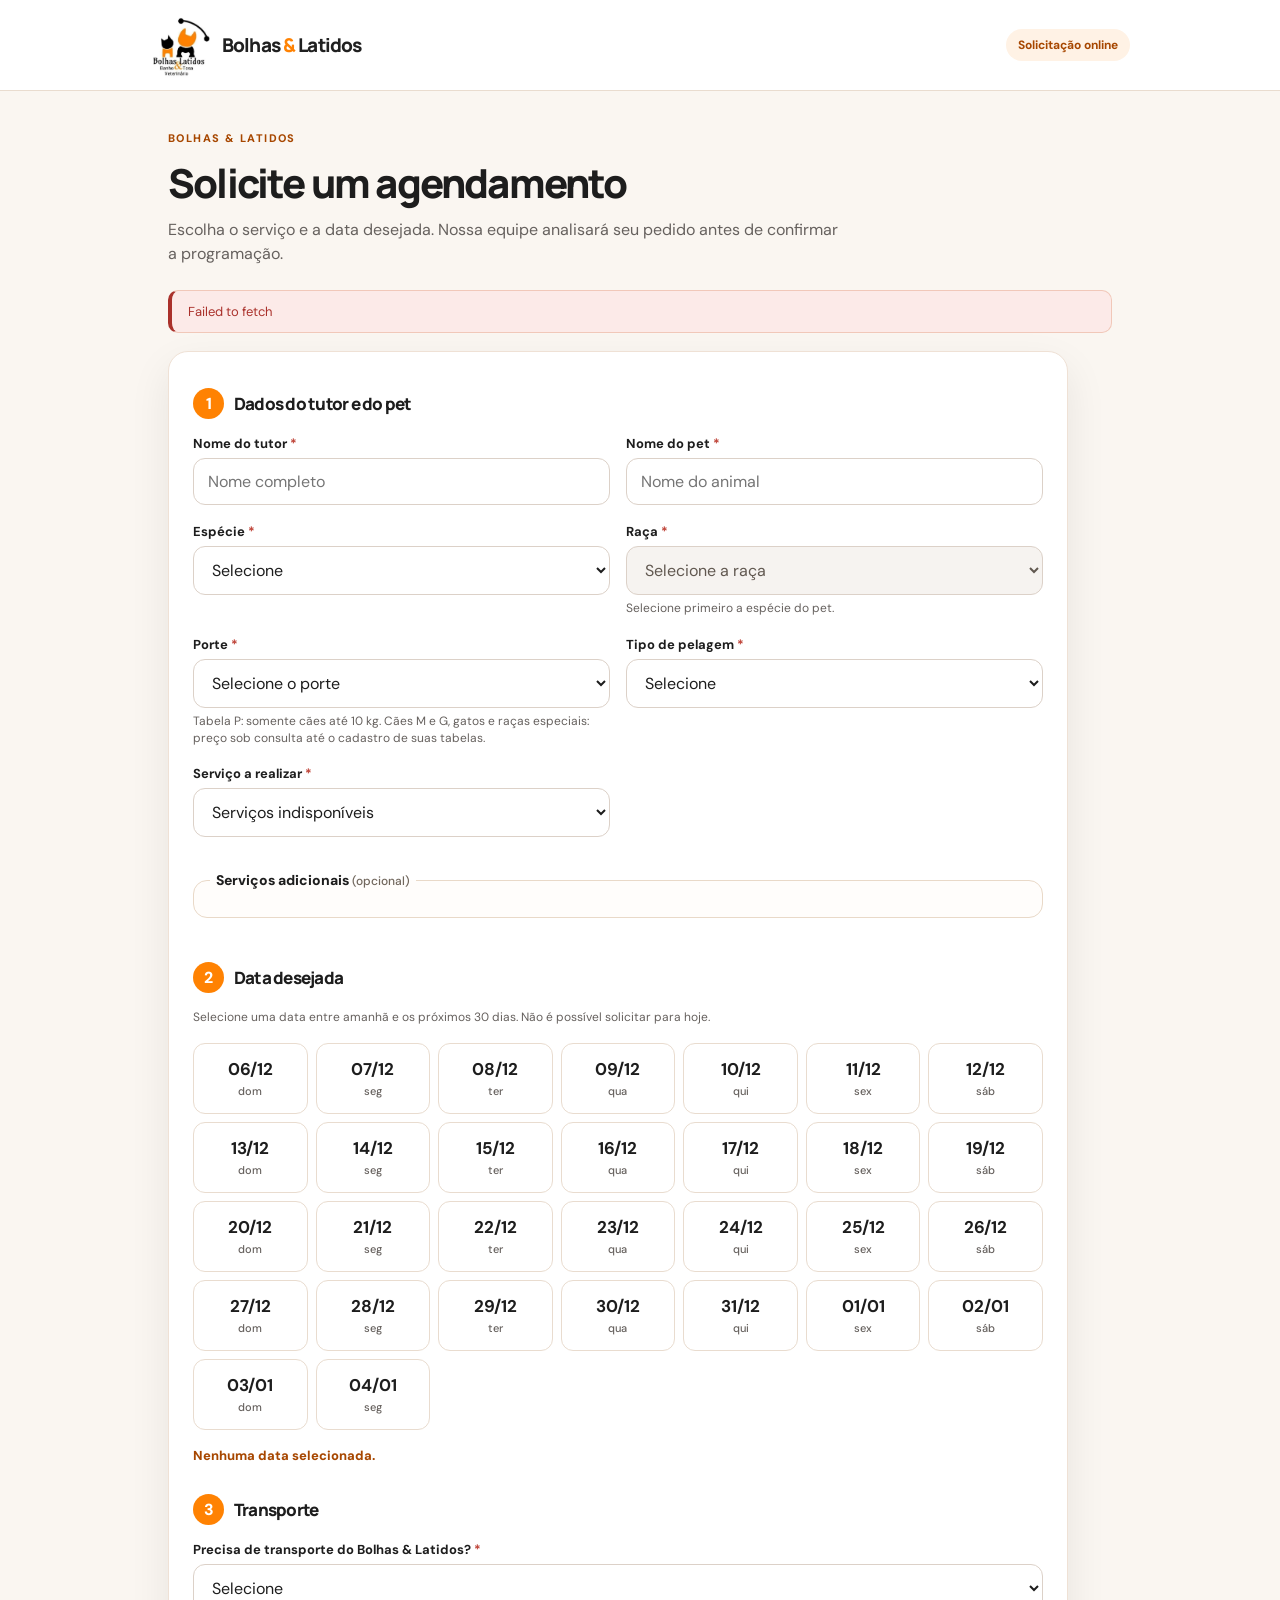
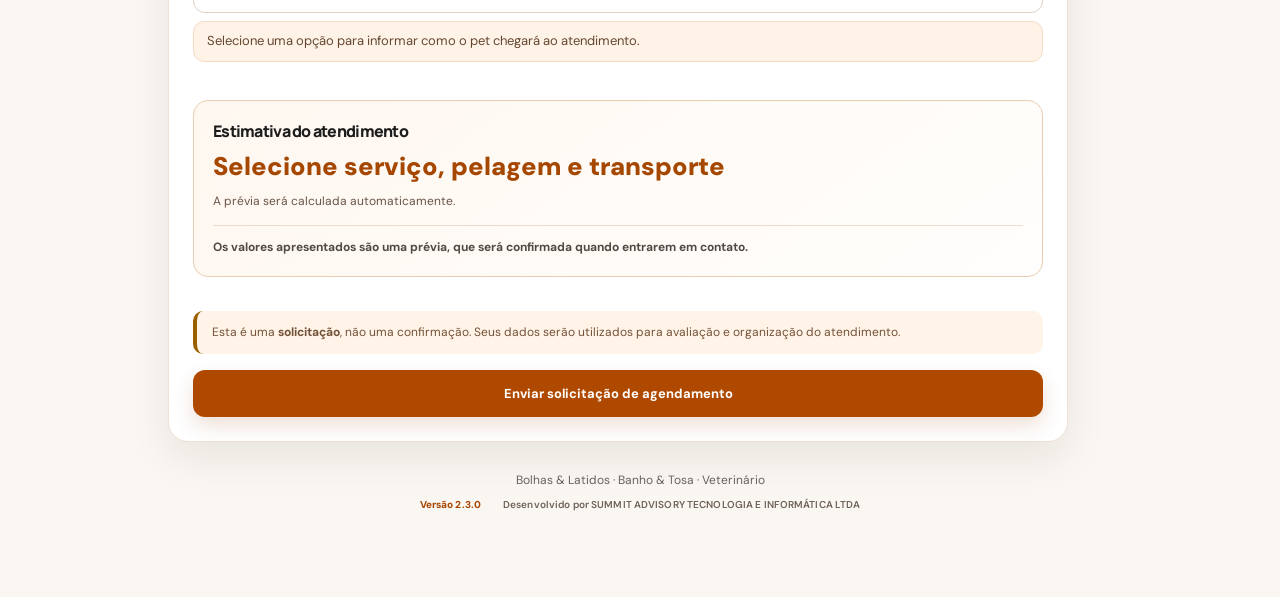
==== commit bec5219c: "feat: V2.3 execução por atividade, múltiplos prestadores e conferência administrativa auditável" ====
--- a/agendamento.html
+++ b/agendamento.html
@@ -91,7 +91,7 @@
       <p class="public-help">A data selecionada ainda não está confirmada.</p>
       <button type="button" class="btn btn-outline" id="newBooking">Solicitar outro agendamento</button>
     </section>
-    <footer class="public-footer"><span>Bolhas & Latidos · Banho & Tosa · Veterinário</span><div class="legal-footer public-legal-footer"><span class="version-label">Versão 2.2.0</span><span class="legal-credit">Desenvolvido por SUMMIT ADVISORY TECNOLOGIA E INFORMÁTICA LTDA</span></div></footer>
+    <footer class="public-footer"><span>Bolhas & Latidos · Banho & Tosa · Veterinário</span><div class="legal-footer public-legal-footer"><span class="version-label">Versão 2.3.0</span><span class="legal-credit">Desenvolvido por SUMMIT ADVISORY TECNOLOGIA E INFORMÁTICA LTDA</span></div></footer>
   </main>
   <script src="./config.js?v=20261125-2"></script>
   <script type="module" src="./agendamento.js?v=210"></script>
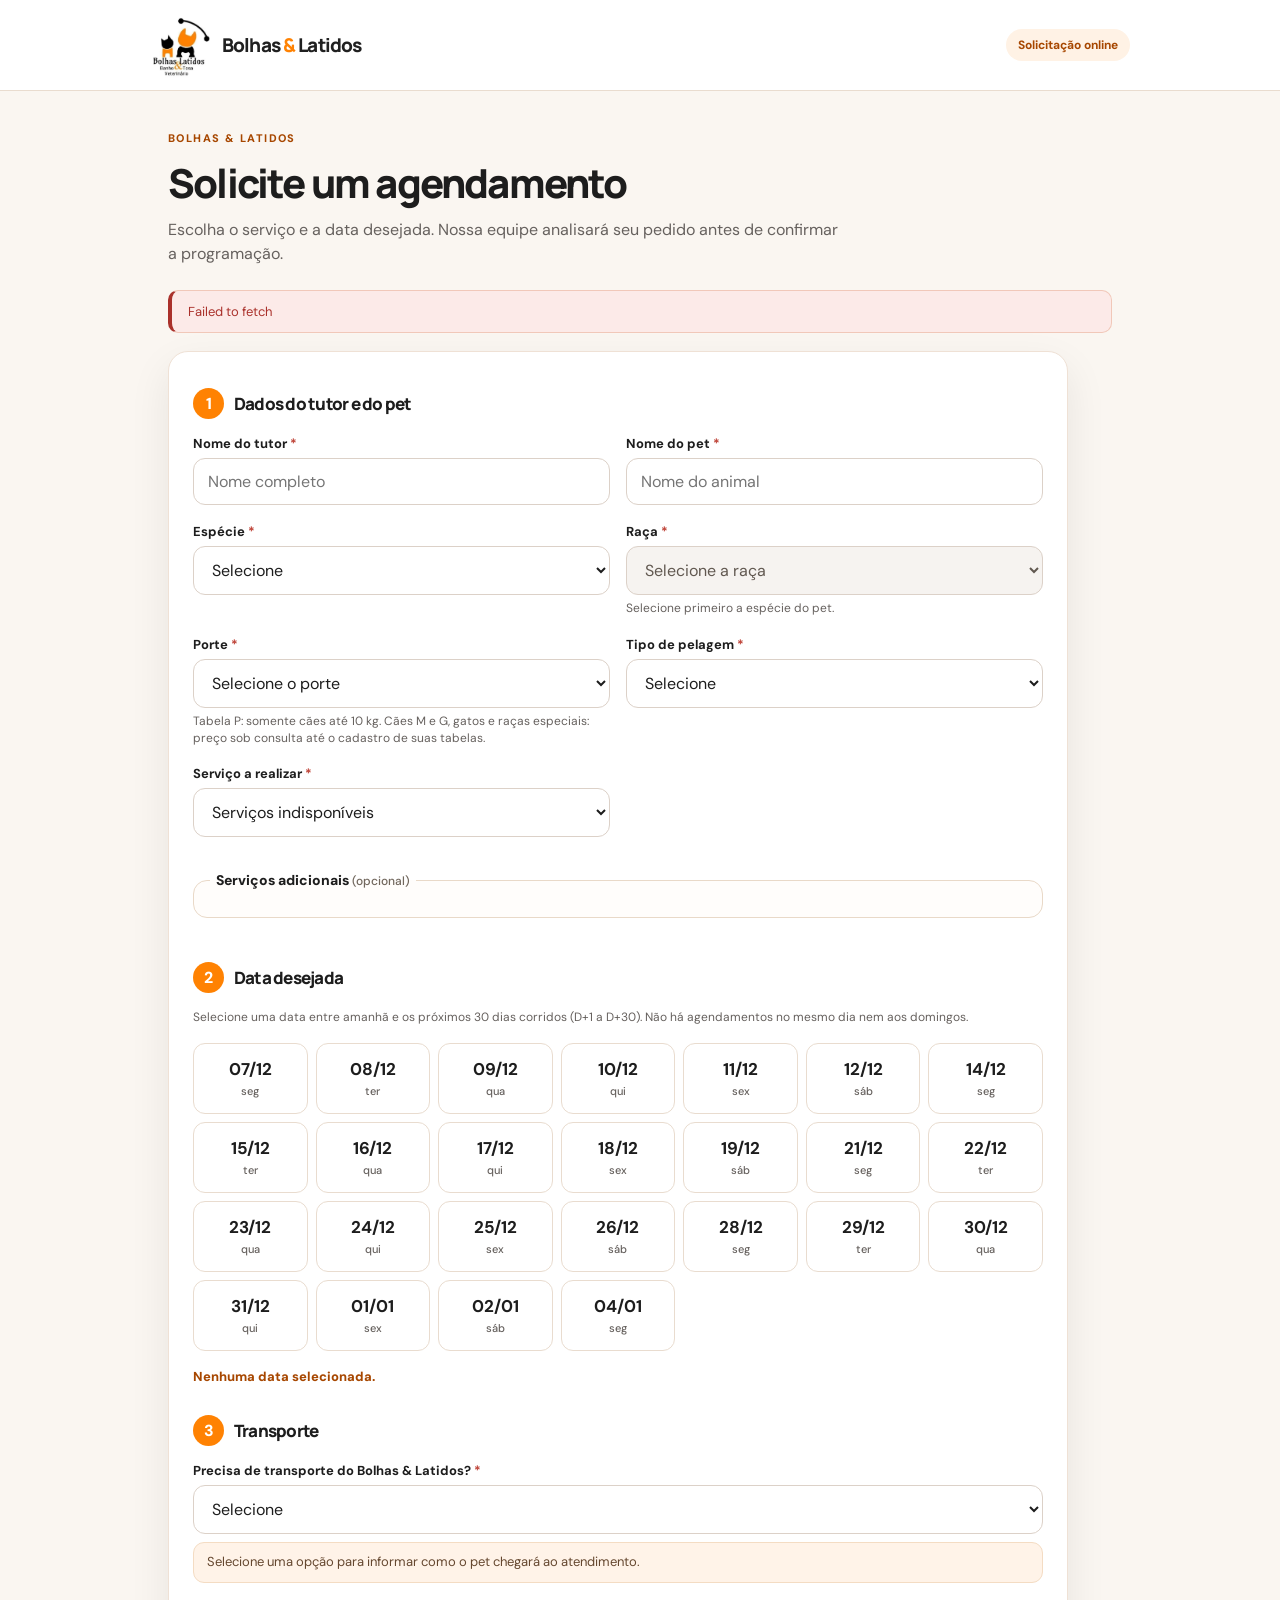
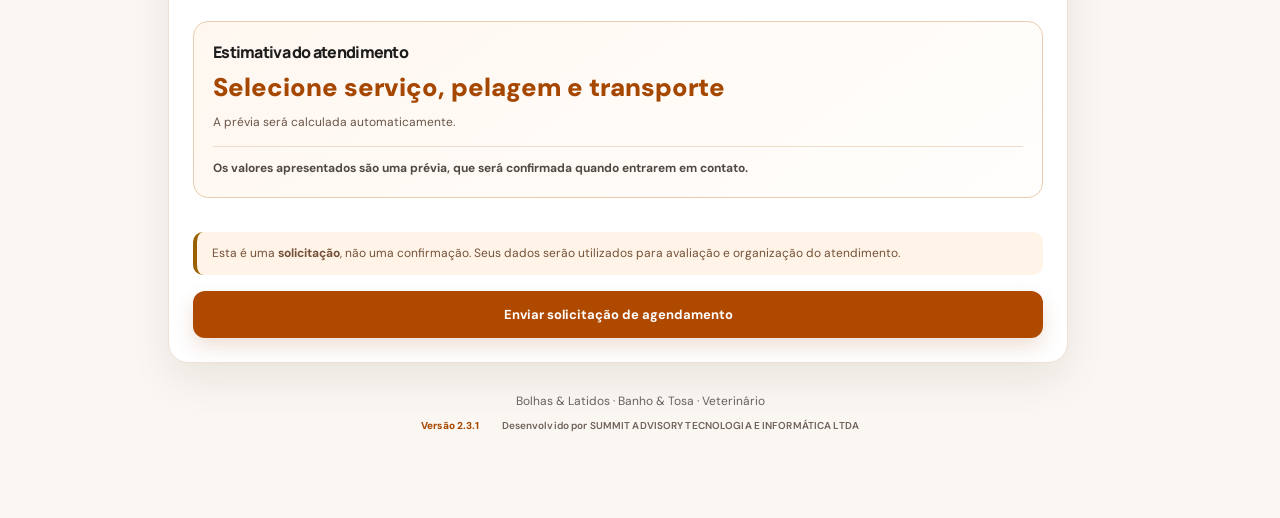
==== commit 9d0d8692: "fix: remove domingos dos calendários e bloqueia novos agendamentos nesse dia" ====
--- a/agendamento.html
+++ b/agendamento.html
@@ -48,7 +48,7 @@
           <p>Corte de unha, limpeza de ouvido e acessórios (laços, gravatas e perfume) fazem parte do atendimento.</p>
         </section>
         <div class="public-section-title"><span>2</span><h2>Data desejada</h2></div>
-        <p class="public-help">Selecione uma data entre amanhã e os próximos 30 dias. Não é possível solicitar para hoje.</p>
+        <p class="public-help">Selecione uma data entre amanhã e os próximos 30 dias corridos (D+1 a D+30). Não há agendamentos no mesmo dia nem aos domingos.</p>
         <div id="calendarRange" class="calendar-range" role="group" aria-label="Datas disponíveis para solicitação"></div>
         <input type="hidden" id="desiredDate" required>
         <p class="selected-day" id="selectedDay">Nenhuma data selecionada.</p>
@@ -91,9 +91,9 @@
       <p class="public-help">A data selecionada ainda não está confirmada.</p>
       <button type="button" class="btn btn-outline" id="newBooking">Solicitar outro agendamento</button>
     </section>
-    <footer class="public-footer"><span>Bolhas & Latidos · Banho & Tosa · Veterinário</span><div class="legal-footer public-legal-footer"><span class="version-label">Versão 2.3.0</span><span class="legal-credit">Desenvolvido por SUMMIT ADVISORY TECNOLOGIA E INFORMÁTICA LTDA</span></div></footer>
+    <footer class="public-footer"><span>Bolhas & Latidos · Banho & Tosa · Veterinário</span><div class="legal-footer public-legal-footer"><span class="version-label">Versão 2.3.1</span><span class="legal-credit">Desenvolvido por SUMMIT ADVISORY TECNOLOGIA E INFORMÁTICA LTDA</span></div></footer>
   </main>
   <script src="./config.js?v=20261125-2"></script>
-  <script type="module" src="./agendamento.js?v=210"></script>
+  <script type="module" src="./agendamento.js?v=231"></script>
 </body>
 </html>
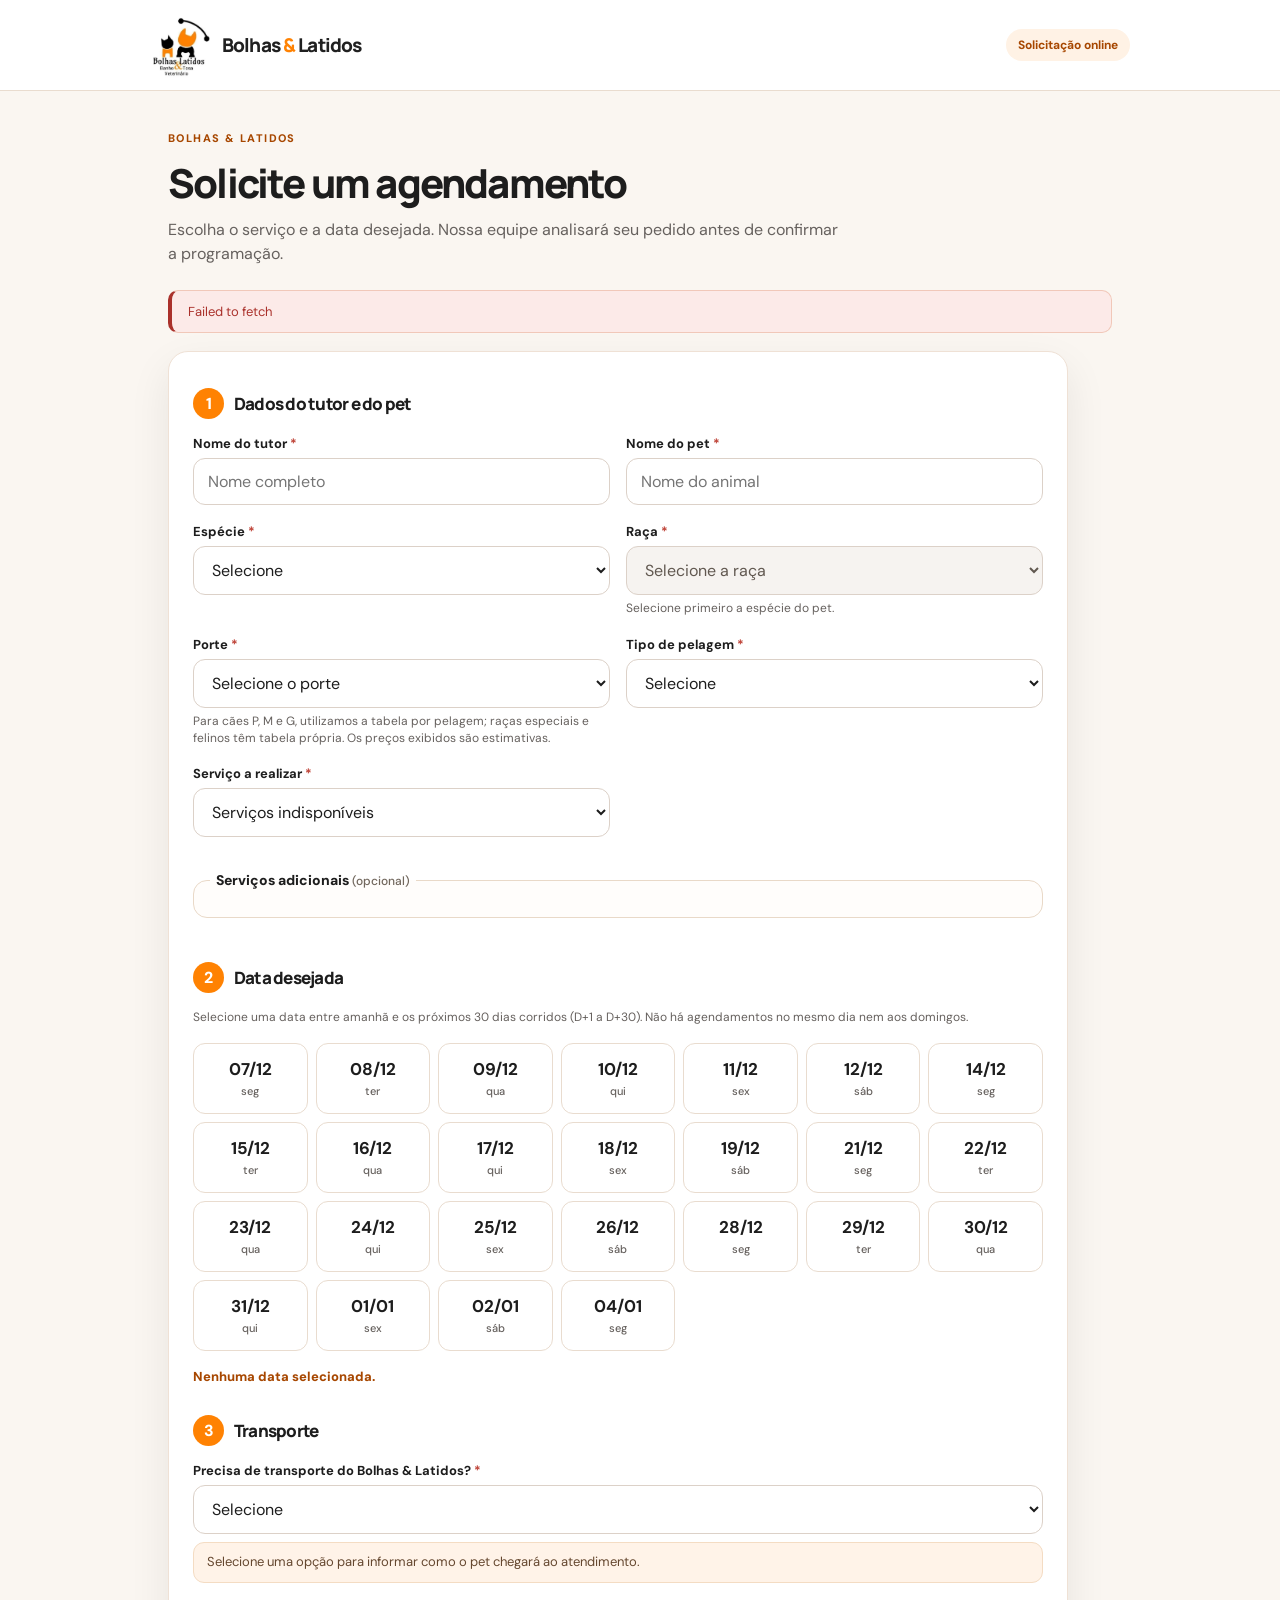
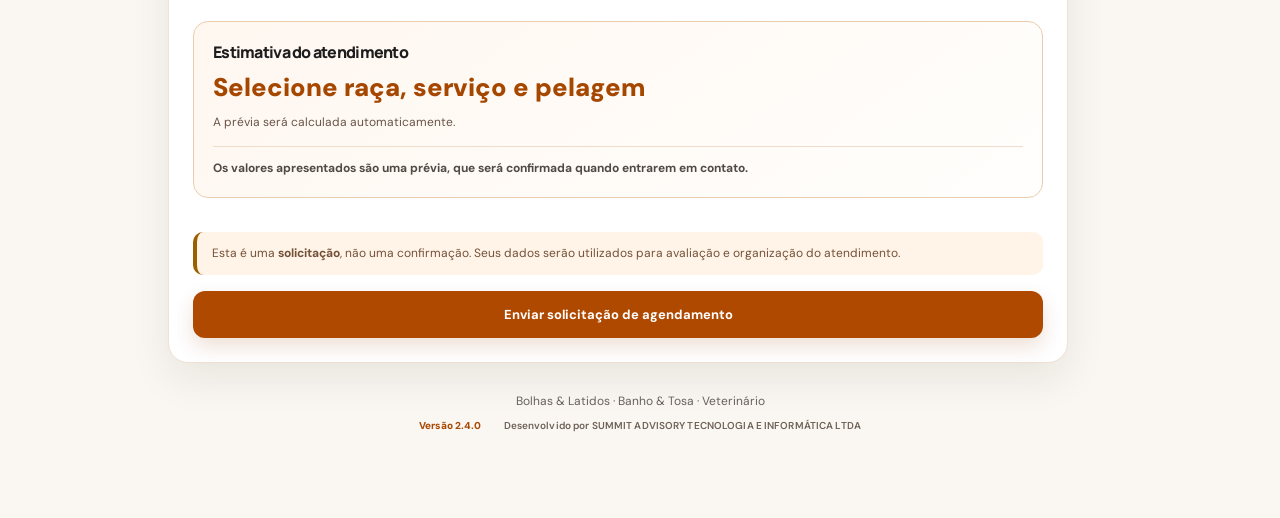
==== commit 70a9a355: "feat(comercial): V2.4 precificacao por raca, porte M/G, felinos e catalogo veterinario" ====
--- a/agendamento.html
+++ b/agendamento.html
@@ -8,7 +8,7 @@
   <title>Solicitar agendamento | Bolhas & Latidos</title>
   <link rel="icon" href="./assets/logo.webp" type="image/webp">
   <link rel="stylesheet" href="./styles.css">
-  <link rel="stylesheet" href="./agendamento.css">
+  <link rel="stylesheet" href="./agendamento.css?v=240">
   <link rel="stylesheet" href="./visual-v2.css?v=2">
   <link rel="stylesheet" href="./visual-v3.css?v=180">
   <link rel="stylesheet" href="./farol-v19.css?v=190">
@@ -38,7 +38,7 @@
           <div class="field"><label for="petNome">Nome do pet <b>*</b></label><input id="petNome" maxlength="120" minlength="2" placeholder="Nome do animal" required></div>
           <div class="field"><label for="especiePet">Espécie <b>*</b></label><select id="especiePet" required><option value="">Selecione</option><option value="cachorro">Cachorro</option><option value="gato">Gato</option></select></div>
           <div class="field"><label for="racaPet">Raça <b>*</b></label><select id="racaPet" required disabled><option value="">Selecione a espécie primeiro</option></select><small id="racaMessage" class="public-help">Para gatos, será registrado Gato/Felino.</small></div>
-          <div class="field"><label for="portePet">Porte <b>*</b></label><select id="portePet" required><option value="">Selecione o porte</option><option value="pequeno">P — Pequeno</option><option value="medio">M — Médio</option><option value="grande">G — Grande</option></select><small class="public-help">Tabela P: somente cães até 10 kg. Cães M e G, gatos e raças especiais: preço sob consulta até o cadastro de suas tabelas.</small></div>
+          <div class="field"><label for="portePet">Porte <b>*</b></label><select id="portePet" required><option value="">Selecione o porte</option><option value="pequeno">P — Pequeno</option><option value="medio">M — Médio</option><option value="grande">G — Grande</option></select><small class="public-help">Para cães P, M e G, utilizamos a tabela por pelagem; raças especiais e felinos têm tabela própria. Os preços exibidos são estimativas.</small></div>
           <div class="field"><label for="pelagemPet">Tipo de pelagem <b>*</b></label><select id="pelagemPet" required><option value="">Selecione</option><option value="curto">Curto</option><option value="medio">Médio</option><option value="longo">Longo</option></select></div>
           <div class="field"><label for="servicoPet">Serviço a realizar <b>*</b></label><select id="servicoPet" required><option value="">Carregando serviços...</option></select></div>
         </div>
@@ -91,9 +91,9 @@
       <p class="public-help">A data selecionada ainda não está confirmada.</p>
       <button type="button" class="btn btn-outline" id="newBooking">Solicitar outro agendamento</button>
     </section>
-    <footer class="public-footer"><span>Bolhas & Latidos · Banho & Tosa · Veterinário</span><div class="legal-footer public-legal-footer"><span class="version-label">Versão 2.3.1</span><span class="legal-credit">Desenvolvido por SUMMIT ADVISORY TECNOLOGIA E INFORMÁTICA LTDA</span></div></footer>
+    <footer class="public-footer"><span>Bolhas & Latidos · Banho & Tosa · Veterinário</span><div class="legal-footer public-legal-footer"><span class="version-label">Versão 2.4.0</span><span class="legal-credit">Desenvolvido por SUMMIT ADVISORY TECNOLOGIA E INFORMÁTICA LTDA</span></div></footer>
   </main>
   <script src="./config.js?v=20261125-2"></script>
-  <script type="module" src="./agendamento.js?v=231"></script>
+  <script type="module" src="./agendamento.js?v=240"></script>
 </body>
 </html>
--- a/agendamento.css
+++ b/agendamento.css
@@ -1 +1,4 @@
 .agendamento-publico{background:#faf6f1;min-height:100vh}.public-topbar{background:white;display:flex;align-items:center;justify-content:space-between;border-bottom:1px solid var(--line);padding:12px max(20px,calc((100vw - 980px)/2));gap:16px}.public-tag{font-size:12px;color:var(--teal);background:var(--pale);border-radius:99px;padding:8px 12px;font-weight:700}.public-main{max-width:980px;margin:auto;padding:35px 18px 55px}.public-intro{margin-bottom:23px;max-width:680px}.public-intro h1{margin:8px 0;font-size:clamp(28px,4vw,40px)}.public-intro p{color:var(--muted)}.public-card{max-width:900px}.public-card form{display:flex;flex-direction:column;gap:16px}.public-section-title{display:flex;align-items:center;gap:10px;margin:12px 0 0}.public-section-title span{display:inline-flex;align-items:center;justify-content:center;width:31px;height:31px;color:#fff;background:var(--teal2);border-radius:50%;font-weight:800}.public-section-title h2{font-size:17px}.public-card .field{margin-bottom:2px}.public-help{color:var(--muted);font-size:12px;line-height:1.45}.public-card small.public-help{padding-top:5px}.calendar-range{display:grid;grid-template-columns:repeat(7,minmax(0,1fr));gap:8px}.calendar-day{border:1px solid var(--line);border-radius:12px;min-height:71px;padding:9px 4px;display:flex;flex-direction:column;justify-content:center;align-items:center;gap:4px;background:#fff;color:var(--ink);font-weight:800}.calendar-day:hover{border-color:var(--teal2);background:#fff8f0}.calendar-day[aria-pressed=true]{border:2px solid var(--teal2);background:#fff0df;color:var(--teal)}.calendar-day small{font-size:11px;color:var(--muted);font-weight:500}.calendar-day strong{font-size:17px}.selected-day{color:var(--teal);font-weight:800;font-size:13px}.public-disclaimer{background:#fff4e7;color:#745139;border-radius:10px;padding:12px 15px;font-size:12px;line-height:1.6}.public-alert{background:#fff0eb;border:1px solid #f1c8b9;border-radius:10px;color:#ab392d;margin-bottom:18px;padding:12px 16px;font-size:13px}.public-success{text-align:center;margin:12px auto 0;max-width:660px;padding:48px 30px}.public-success p{margin:12px auto;max-width:470px;color:var(--muted)}.public-success .public-help{margin:12px auto 25px}.success-mark{background:#e4f5ed;color:#177950;border-radius:50%;margin:0 auto 16px;width:54px;height:54px;display:grid;place-items:center;font-size:28px}.public-footer{color:var(--muted);text-align:center;font-size:12px;padding:30px}.honeypot{position:absolute!important;left:-9999px!important;opacity:0!important;height:0!important;pointer-events:none}.public-card[hidden],.public-success[hidden],.public-alert[hidden]{display:none!important}@media(max-width:620px){.calendar-range{grid-template-columns:repeat(5,minmax(0,1fr));gap:6px}.calendar-day{min-height:58px}.public-main{padding:24px 12px}.public-card{padding:19px}.public-topbar{padding:9px 15px}.public-topbar .brand{font-size:16px}.public-topbar .brand-logo{width:44px;height:48px}.public-tag{font-size:11px}.two-col{grid-template-columns:1fr}}
+
+/* V2.4: disponibilidades por raça, sem exposição de preço unitário. */
+.agendamento-publico .extra-item[hidden]{display:none!important}
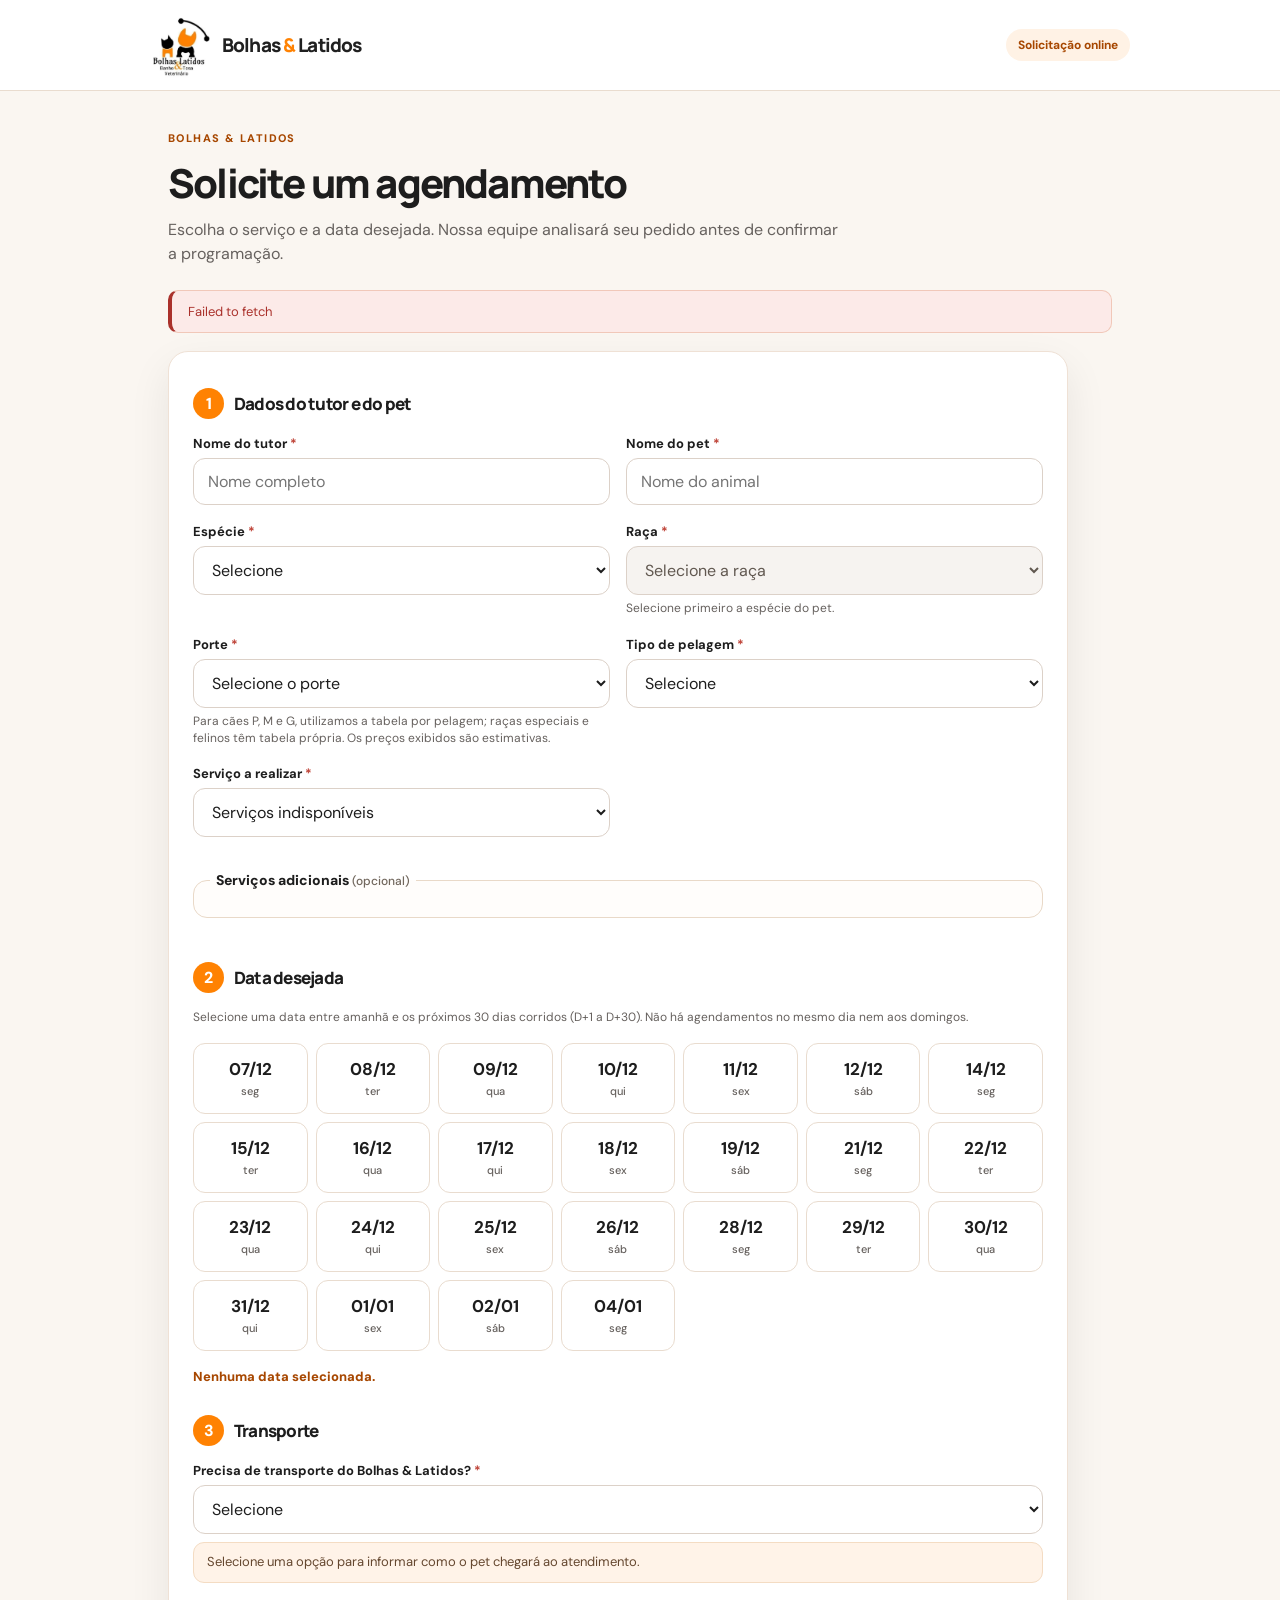
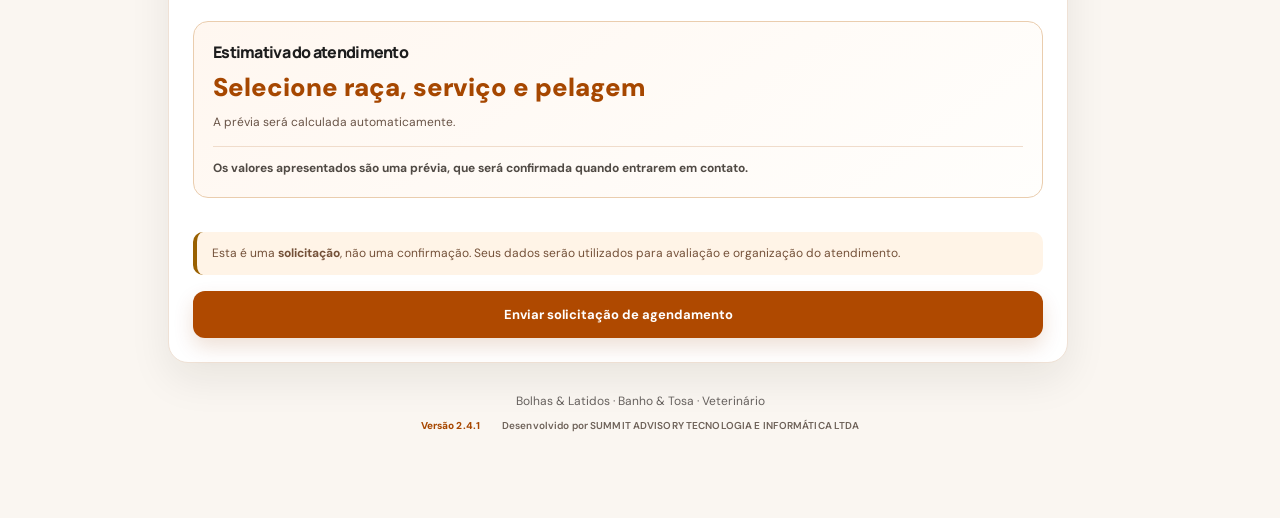
==== commit 71050db7: "fix(producao): V2.4.1 referencia valor integral por produto sem comissao" ====
--- a/agendamento.html
+++ b/agendamento.html
@@ -91,7 +91,7 @@
       <p class="public-help">A data selecionada ainda não está confirmada.</p>
       <button type="button" class="btn btn-outline" id="newBooking">Solicitar outro agendamento</button>
     </section>
-    <footer class="public-footer"><span>Bolhas & Latidos · Banho & Tosa · Veterinário</span><div class="legal-footer public-legal-footer"><span class="version-label">Versão 2.4.0</span><span class="legal-credit">Desenvolvido por SUMMIT ADVISORY TECNOLOGIA E INFORMÁTICA LTDA</span></div></footer>
+    <footer class="public-footer"><span>Bolhas & Latidos · Banho & Tosa · Veterinário</span><div class="legal-footer public-legal-footer"><span class="version-label">Versão 2.4.1</span><span class="legal-credit">Desenvolvido por SUMMIT ADVISORY TECNOLOGIA E INFORMÁTICA LTDA</span></div></footer>
   </main>
   <script src="./config.js?v=20261125-2"></script>
   <script type="module" src="./agendamento.js?v=240"></script>
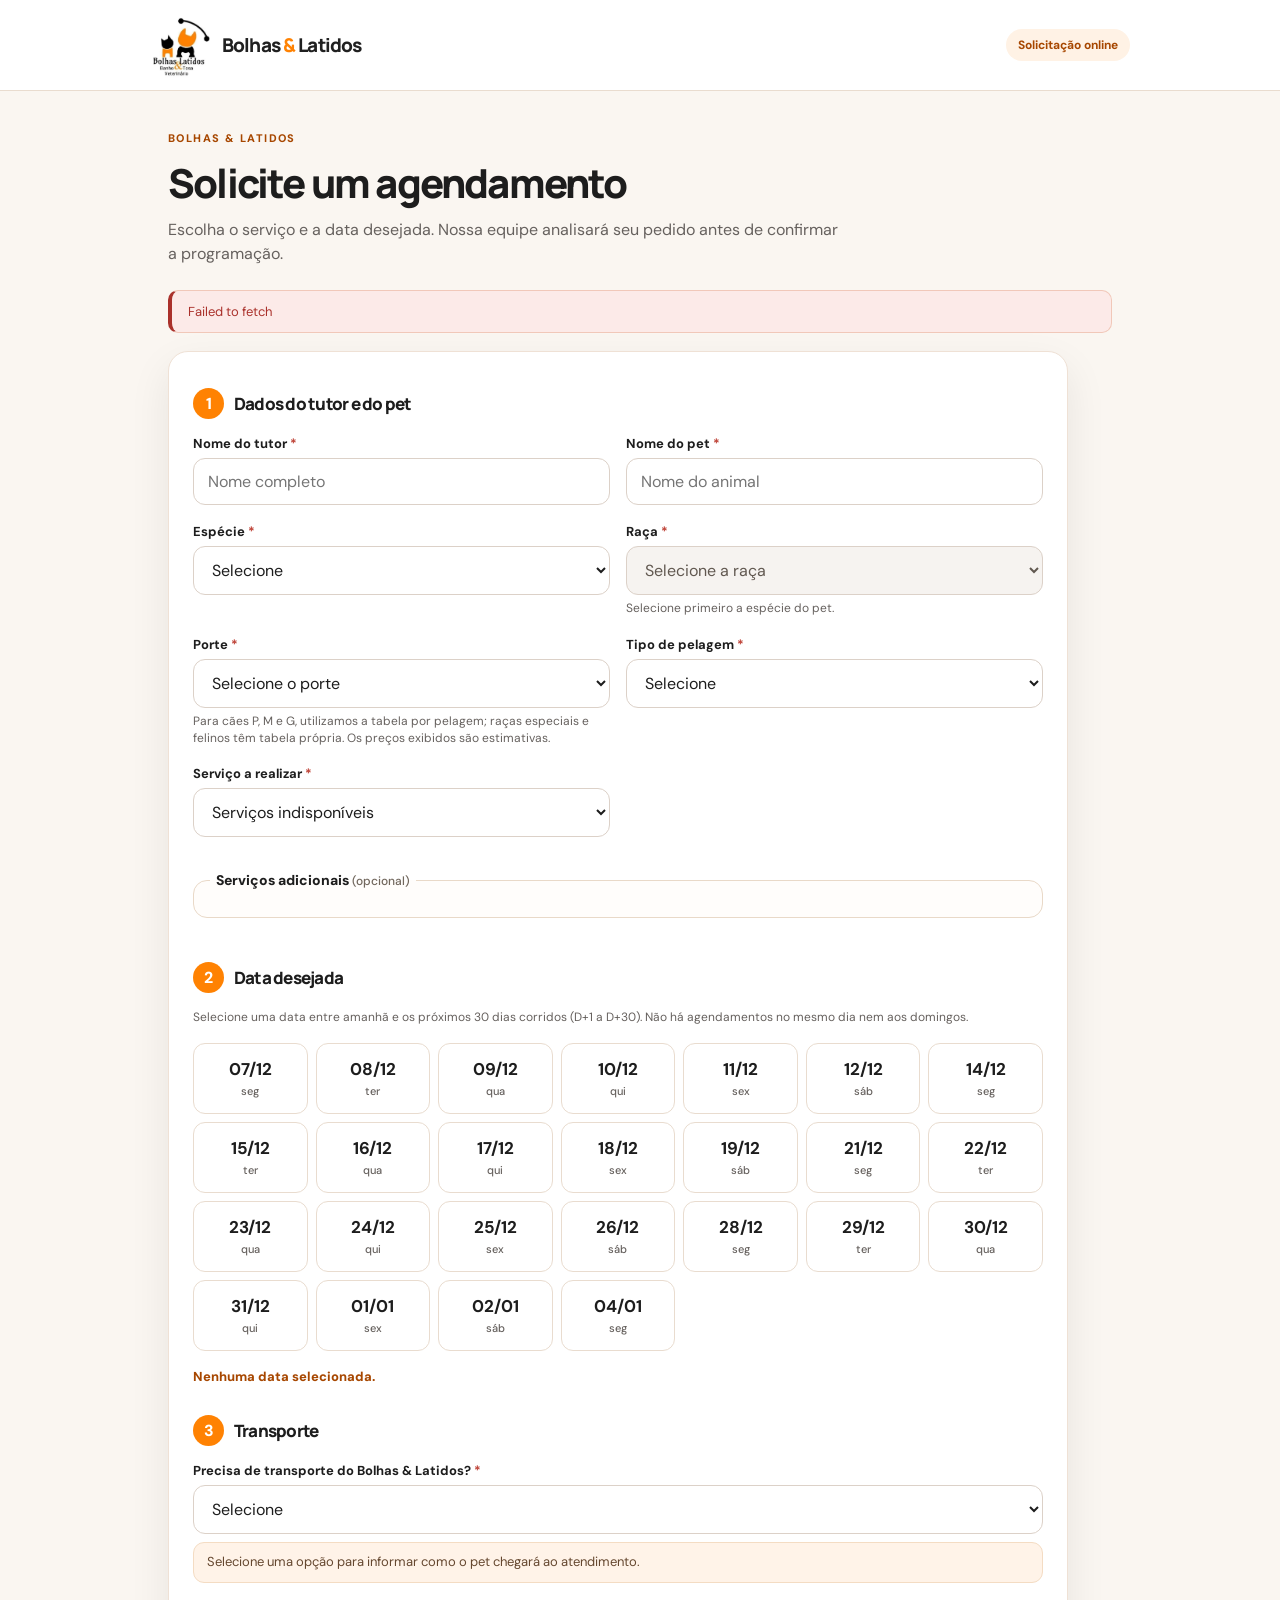
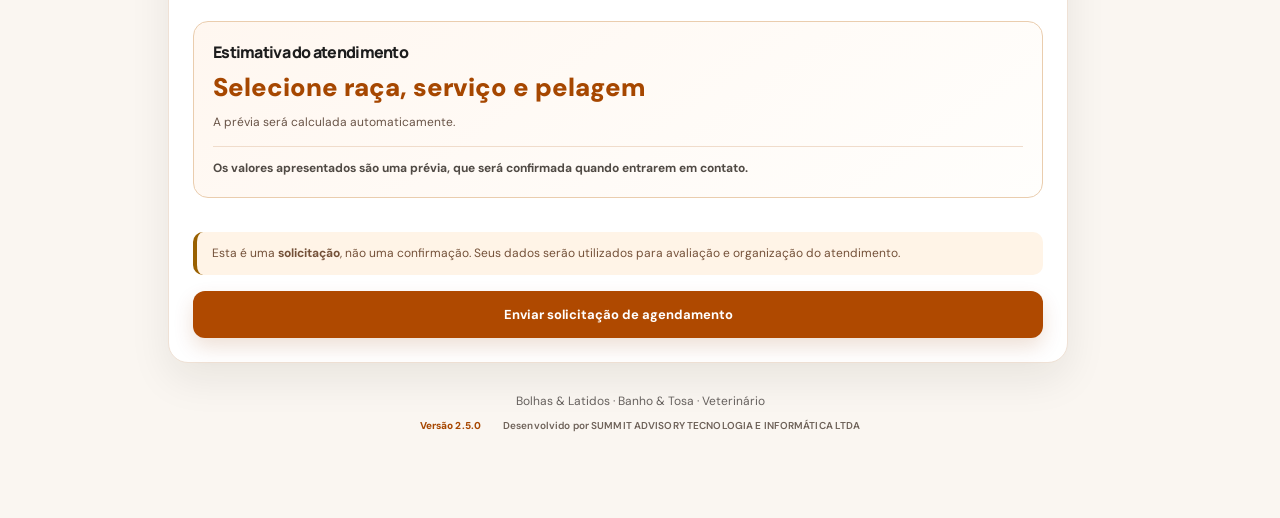
==== commit b82ed8ae: "feat(impressao): V2.5 padroniza relatorios em tabelas A4 horizontal sem dividir registros" ====
--- a/agendamento.html
+++ b/agendamento.html
@@ -91,7 +91,7 @@
       <p class="public-help">A data selecionada ainda não está confirmada.</p>
       <button type="button" class="btn btn-outline" id="newBooking">Solicitar outro agendamento</button>
     </section>
-    <footer class="public-footer"><span>Bolhas & Latidos · Banho & Tosa · Veterinário</span><div class="legal-footer public-legal-footer"><span class="version-label">Versão 2.4.1</span><span class="legal-credit">Desenvolvido por SUMMIT ADVISORY TECNOLOGIA E INFORMÁTICA LTDA</span></div></footer>
+    <footer class="public-footer"><span>Bolhas & Latidos · Banho & Tosa · Veterinário</span><div class="legal-footer public-legal-footer"><span class="version-label">Versão 2.5.0</span><span class="legal-credit">Desenvolvido por SUMMIT ADVISORY TECNOLOGIA E INFORMÁTICA LTDA</span></div></footer>
   </main>
   <script src="./config.js?v=20261125-2"></script>
   <script type="module" src="./agendamento.js?v=240"></script>
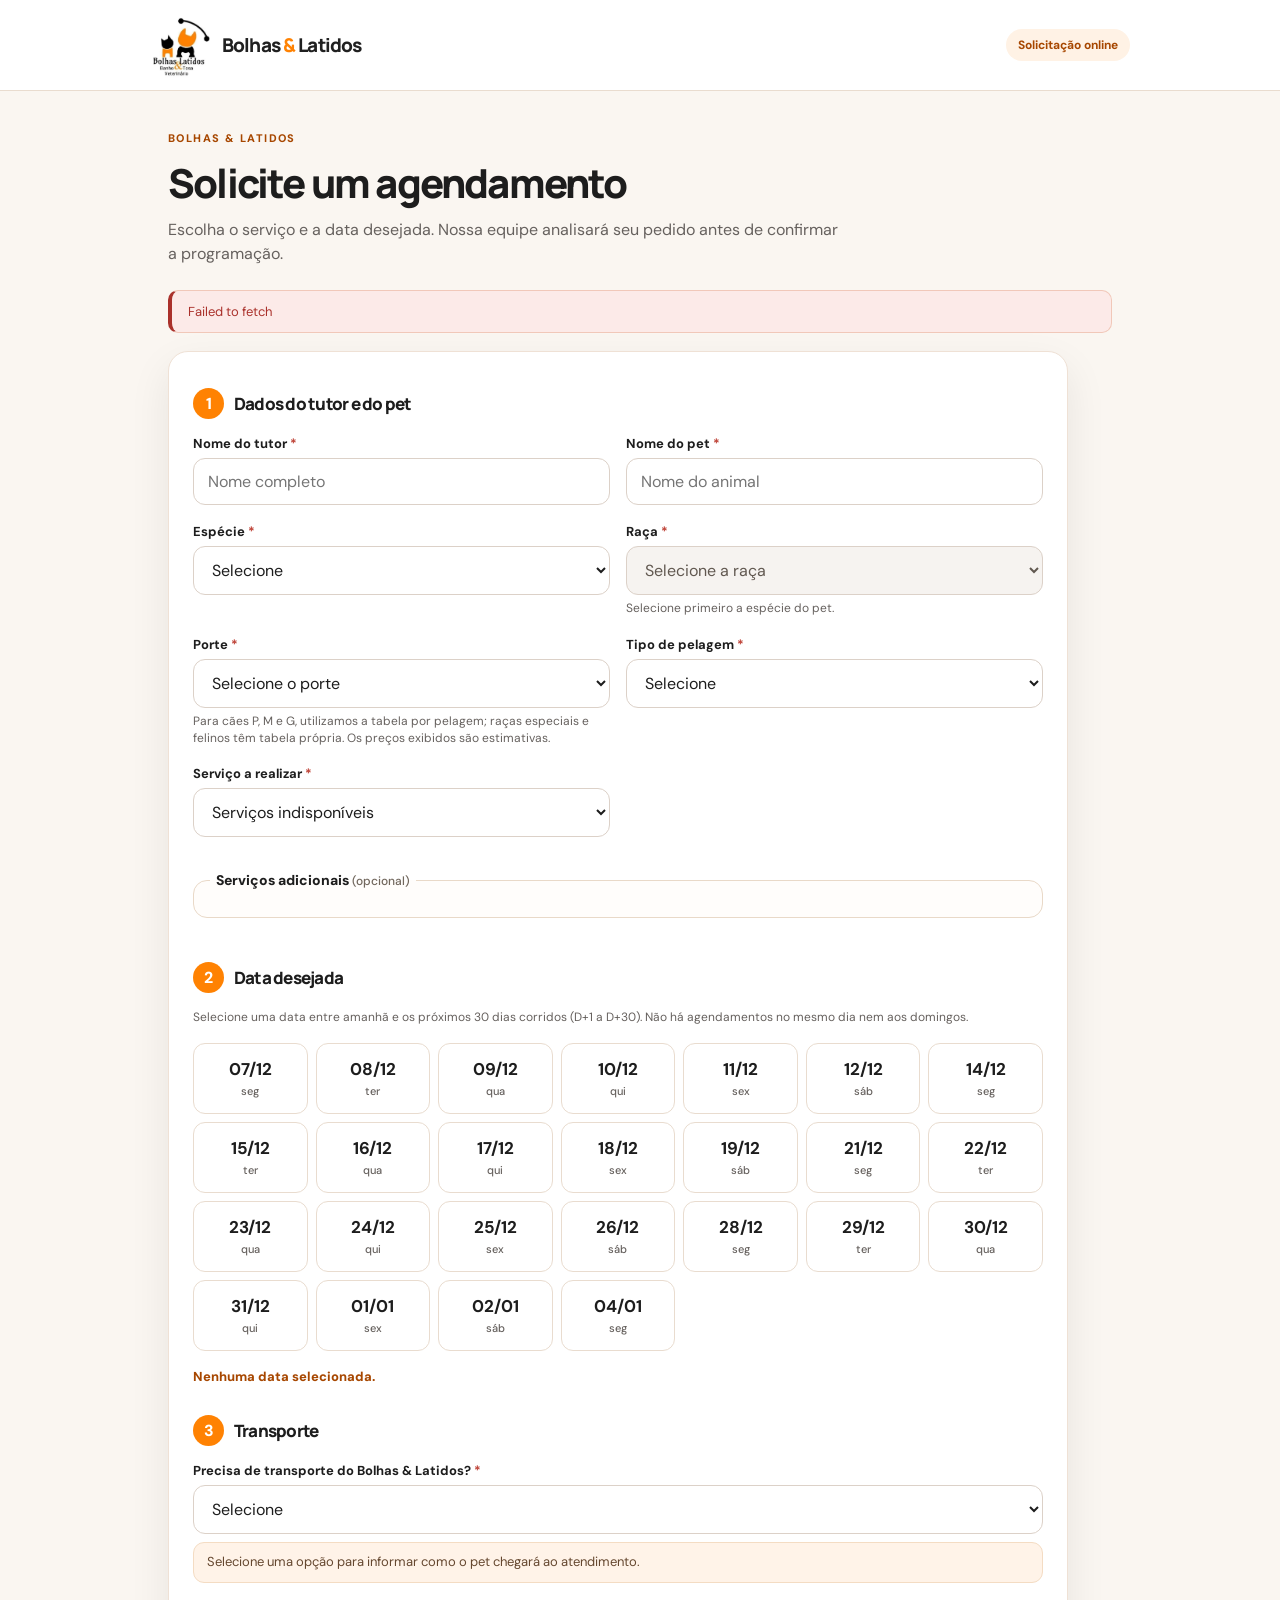
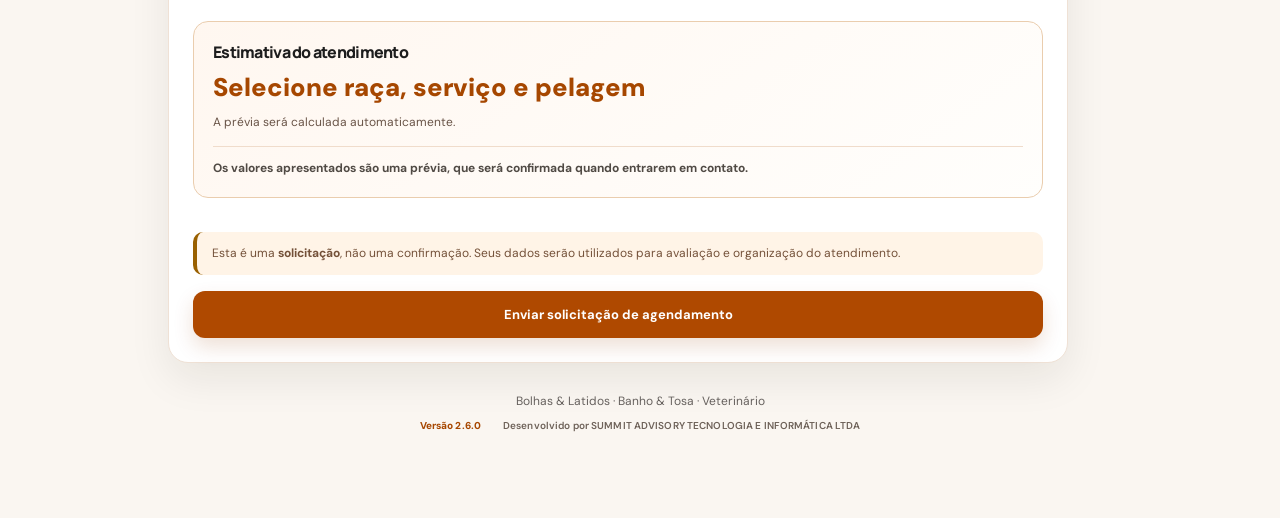
==== commit ae8685f9: "feat(operacao): V2.6 identifica uso de pacote pre-pago em entradas, fichas, producao e impressoes" ====
--- a/agendamento.html
+++ b/agendamento.html
@@ -91,7 +91,7 @@
       <p class="public-help">A data selecionada ainda não está confirmada.</p>
       <button type="button" class="btn btn-outline" id="newBooking">Solicitar outro agendamento</button>
     </section>
-    <footer class="public-footer"><span>Bolhas & Latidos · Banho & Tosa · Veterinário</span><div class="legal-footer public-legal-footer"><span class="version-label">Versão 2.5.0</span><span class="legal-credit">Desenvolvido por SUMMIT ADVISORY TECNOLOGIA E INFORMÁTICA LTDA</span></div></footer>
+    <footer class="public-footer"><span>Bolhas & Latidos · Banho & Tosa · Veterinário</span><div class="legal-footer public-legal-footer"><span class="version-label">Versão 2.6.0</span><span class="legal-credit">Desenvolvido por SUMMIT ADVISORY TECNOLOGIA E INFORMÁTICA LTDA</span></div></footer>
   </main>
   <script src="./config.js?v=20261125-2"></script>
   <script type="module" src="./agendamento.js?v=240"></script>
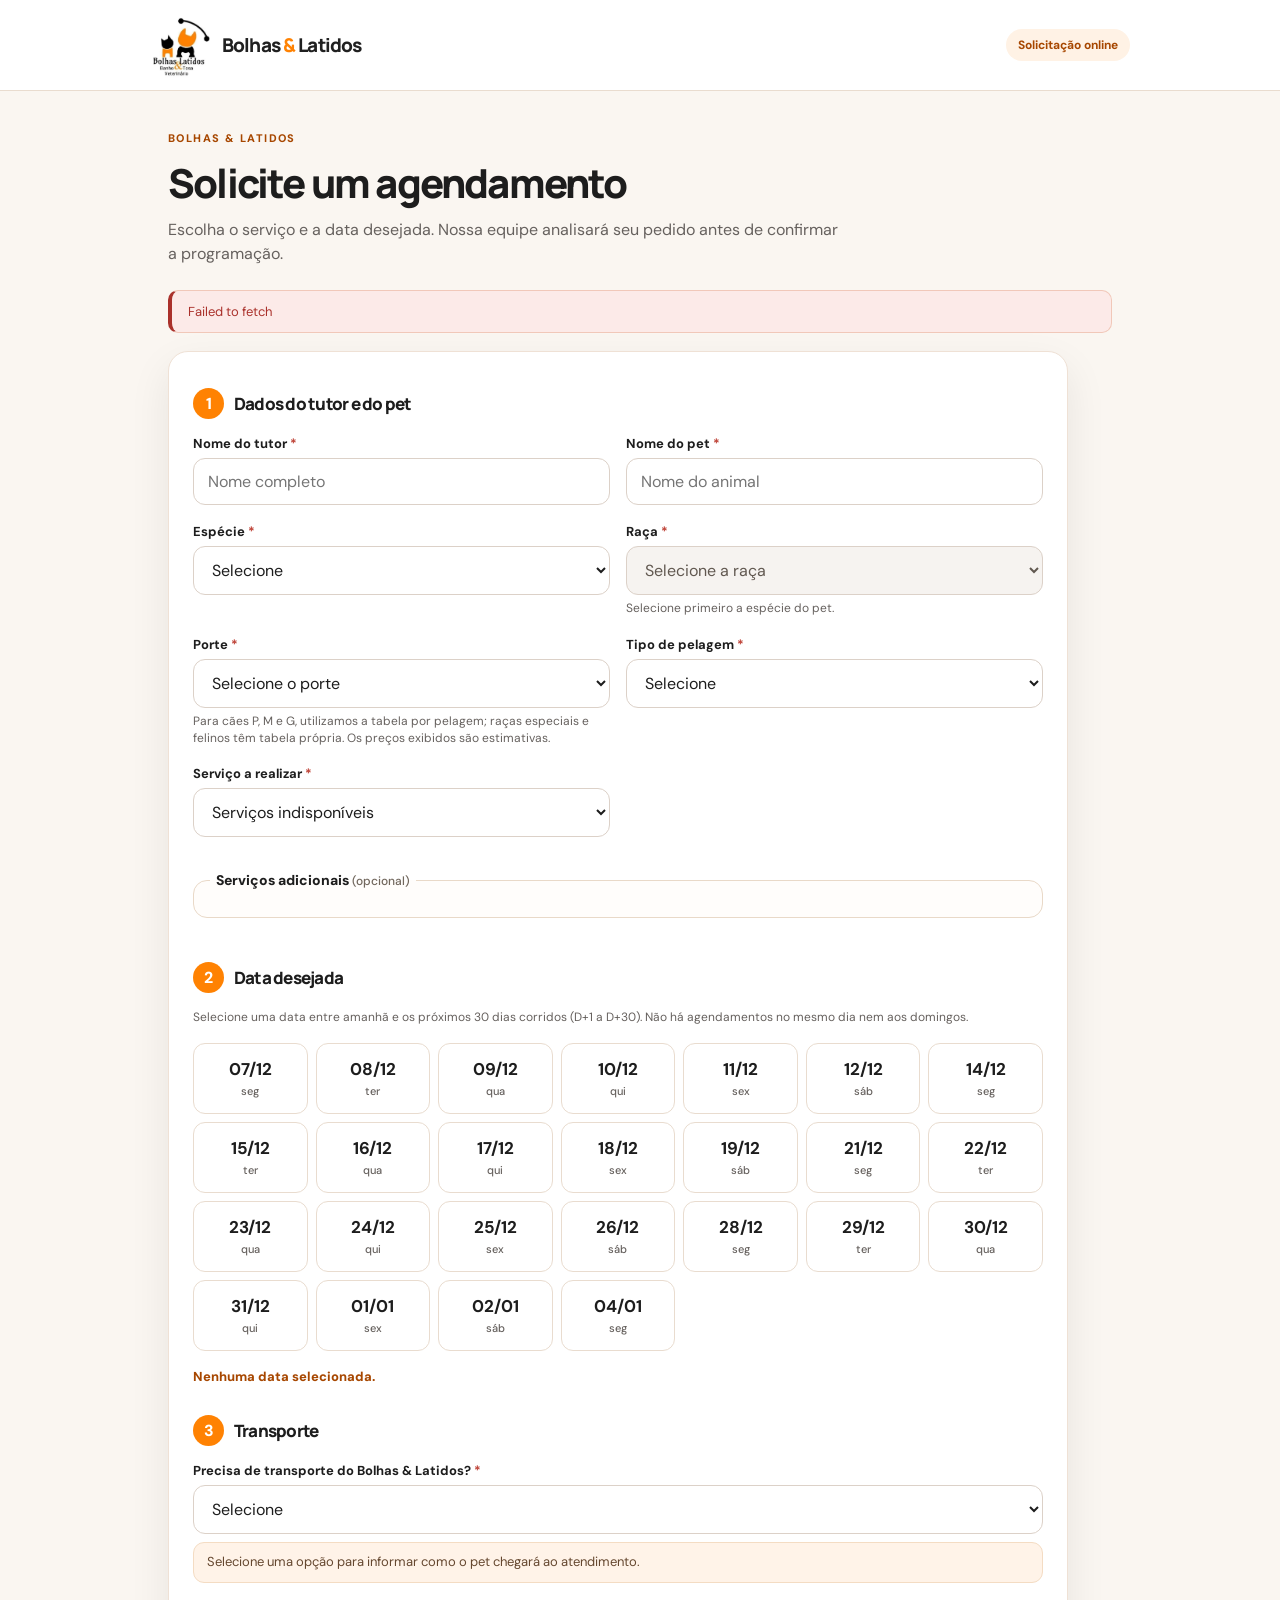
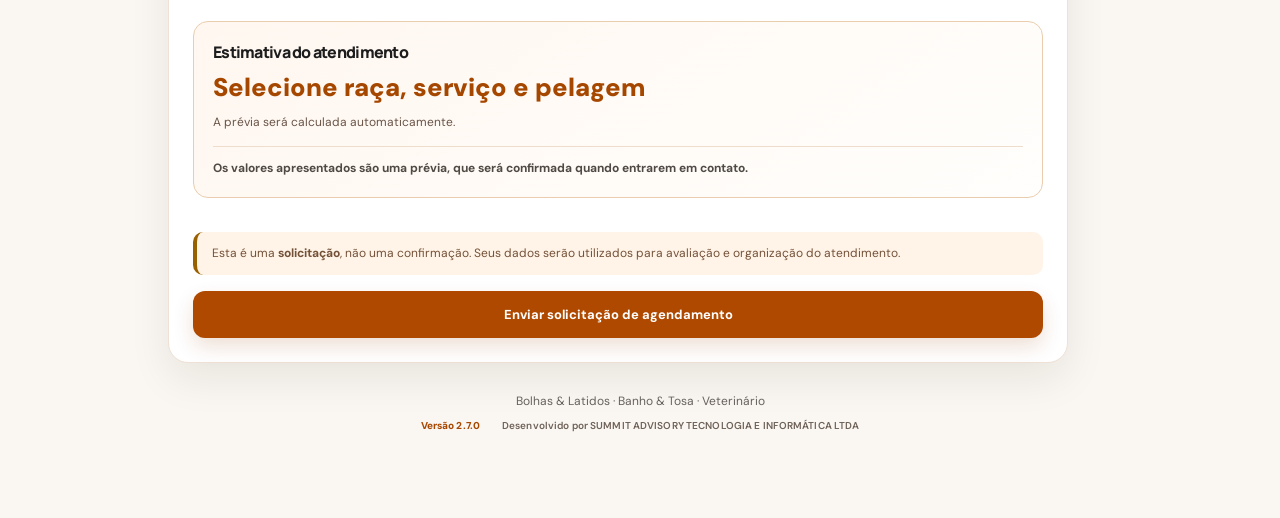
==== commit 63ff3b7e: "feat(financeiro): V2.7 fechamento diario auditavel, pacotes, recebimentos e impressoes" ====
--- a/agendamento.html
+++ b/agendamento.html
@@ -91,7 +91,7 @@
       <p class="public-help">A data selecionada ainda não está confirmada.</p>
       <button type="button" class="btn btn-outline" id="newBooking">Solicitar outro agendamento</button>
     </section>
-    <footer class="public-footer"><span>Bolhas & Latidos · Banho & Tosa · Veterinário</span><div class="legal-footer public-legal-footer"><span class="version-label">Versão 2.6.0</span><span class="legal-credit">Desenvolvido por SUMMIT ADVISORY TECNOLOGIA E INFORMÁTICA LTDA</span></div></footer>
+    <footer class="public-footer"><span>Bolhas & Latidos · Banho & Tosa · Veterinário</span><div class="legal-footer public-legal-footer"><span class="version-label">Versão 2.7.0</span><span class="legal-credit">Desenvolvido por SUMMIT ADVISORY TECNOLOGIA E INFORMÁTICA LTDA</span></div></footer>
   </main>
   <script src="./config.js?v=20261125-2"></script>
   <script type="module" src="./agendamento.js?v=240"></script>
